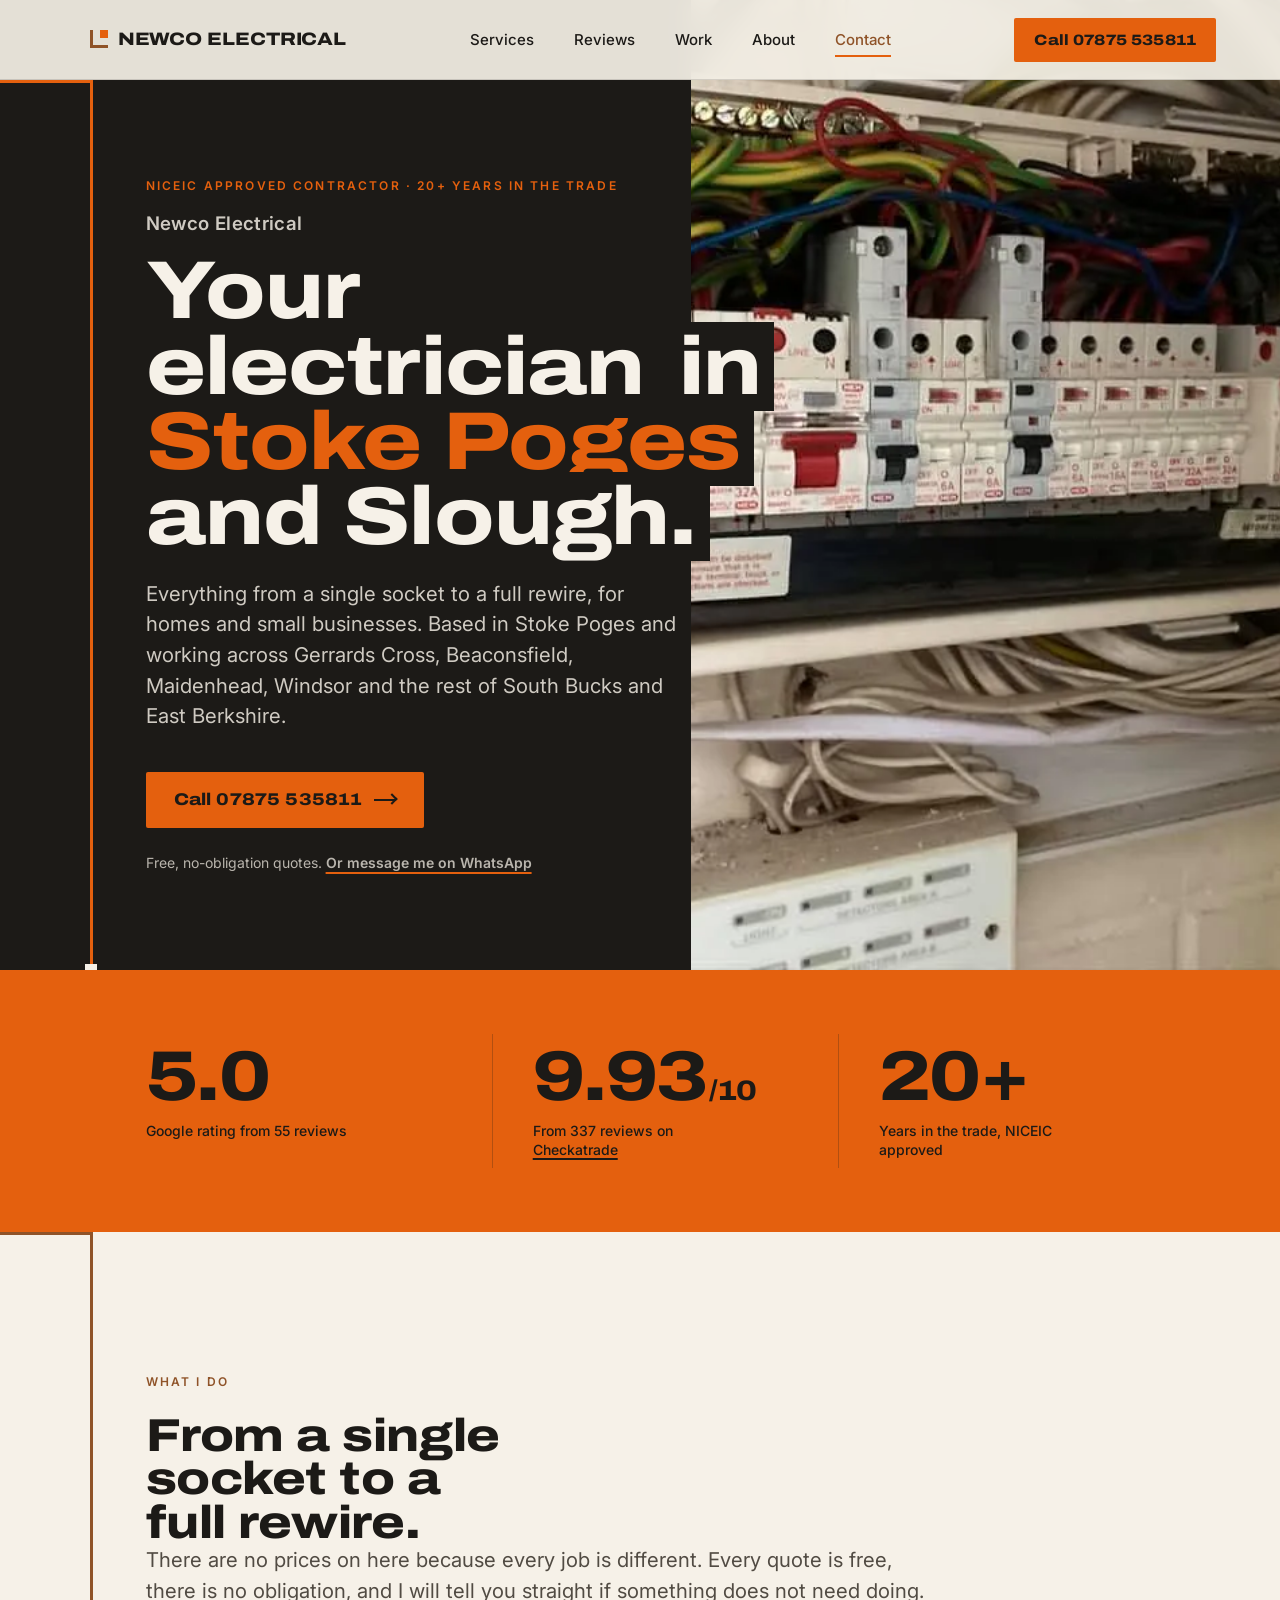
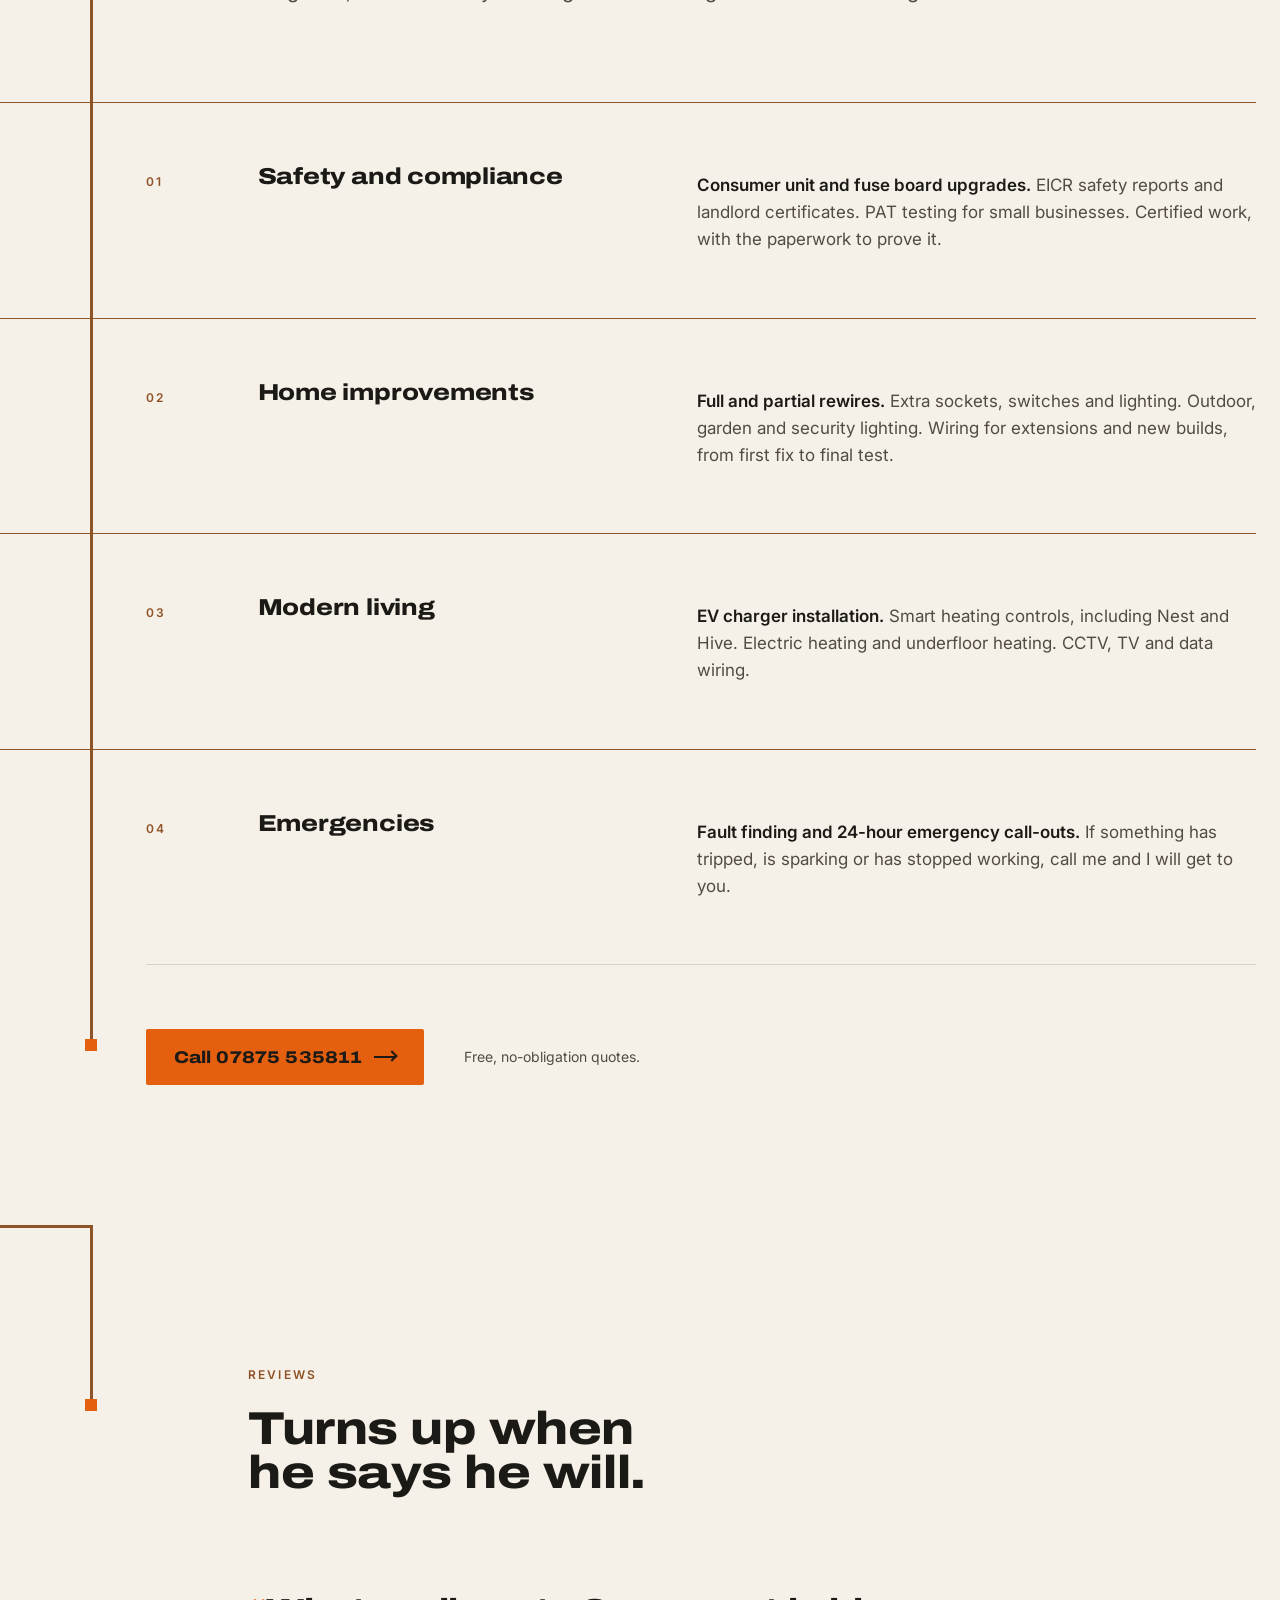
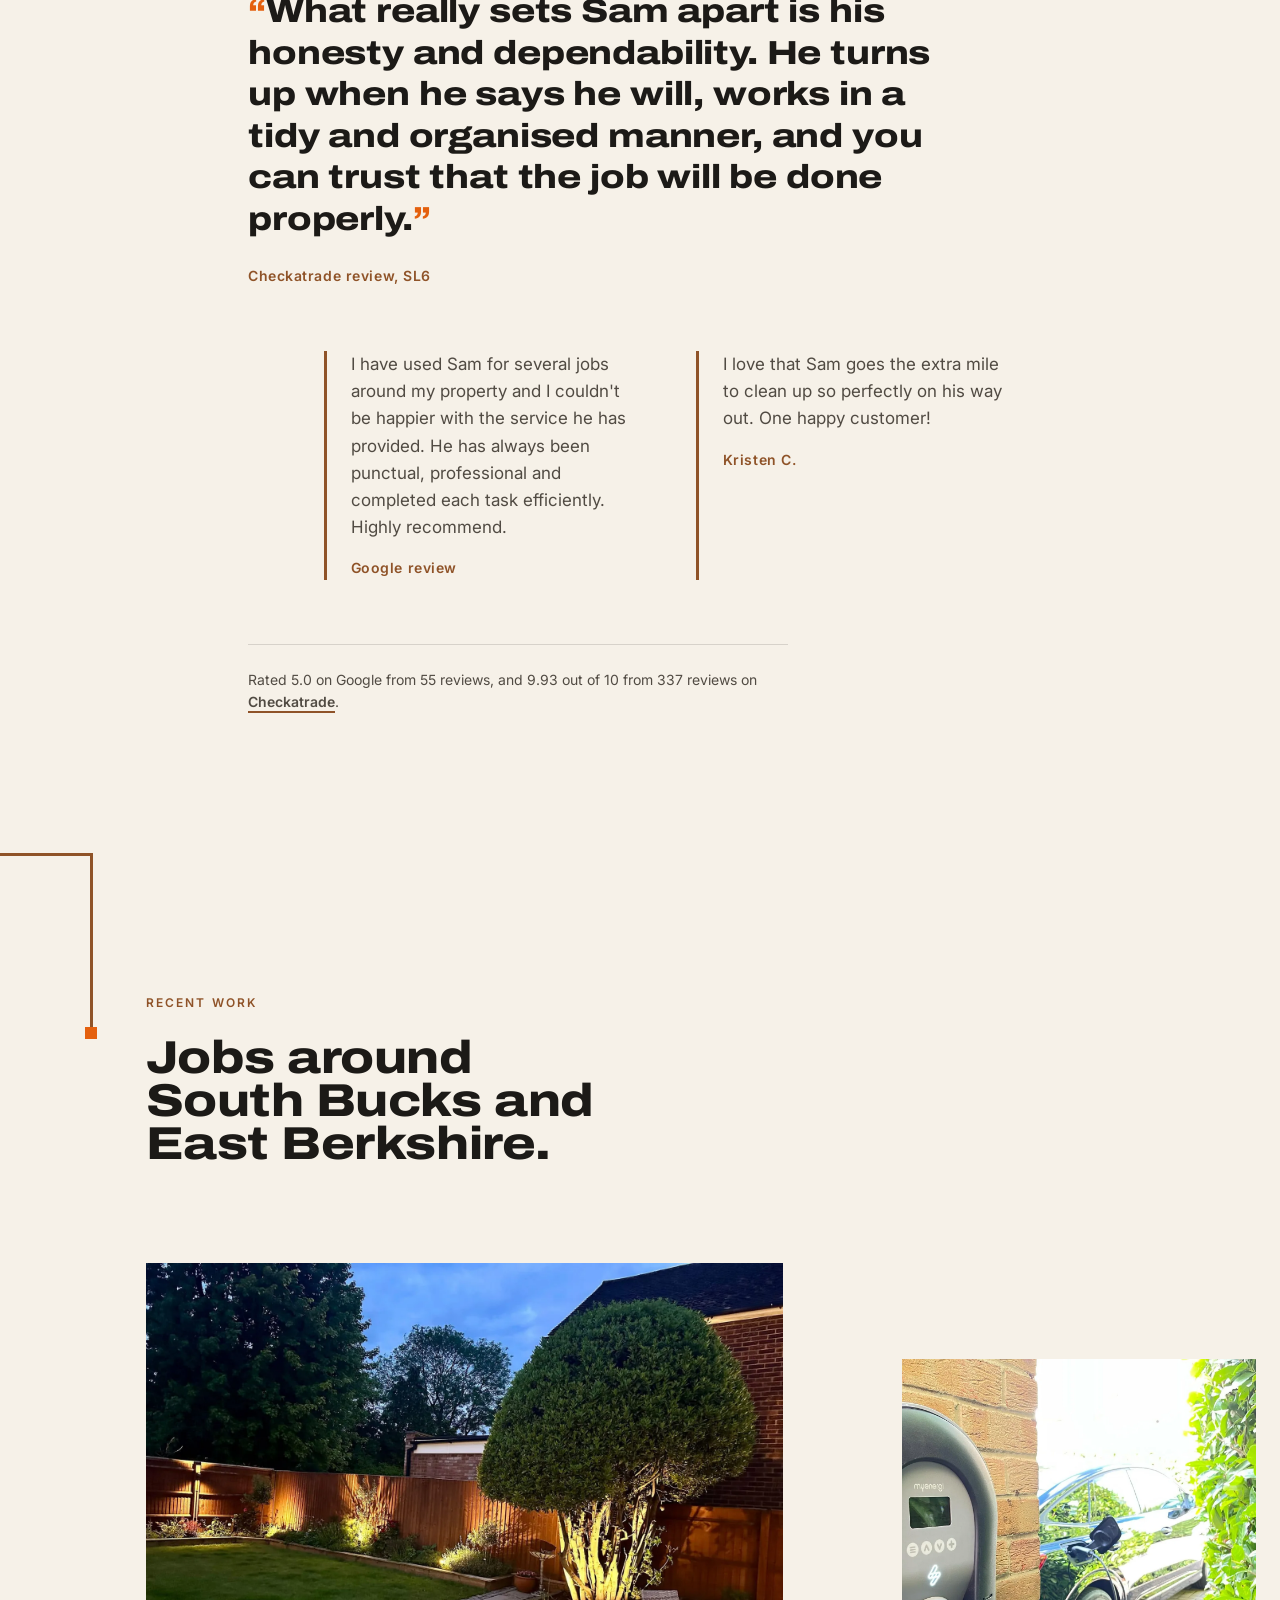
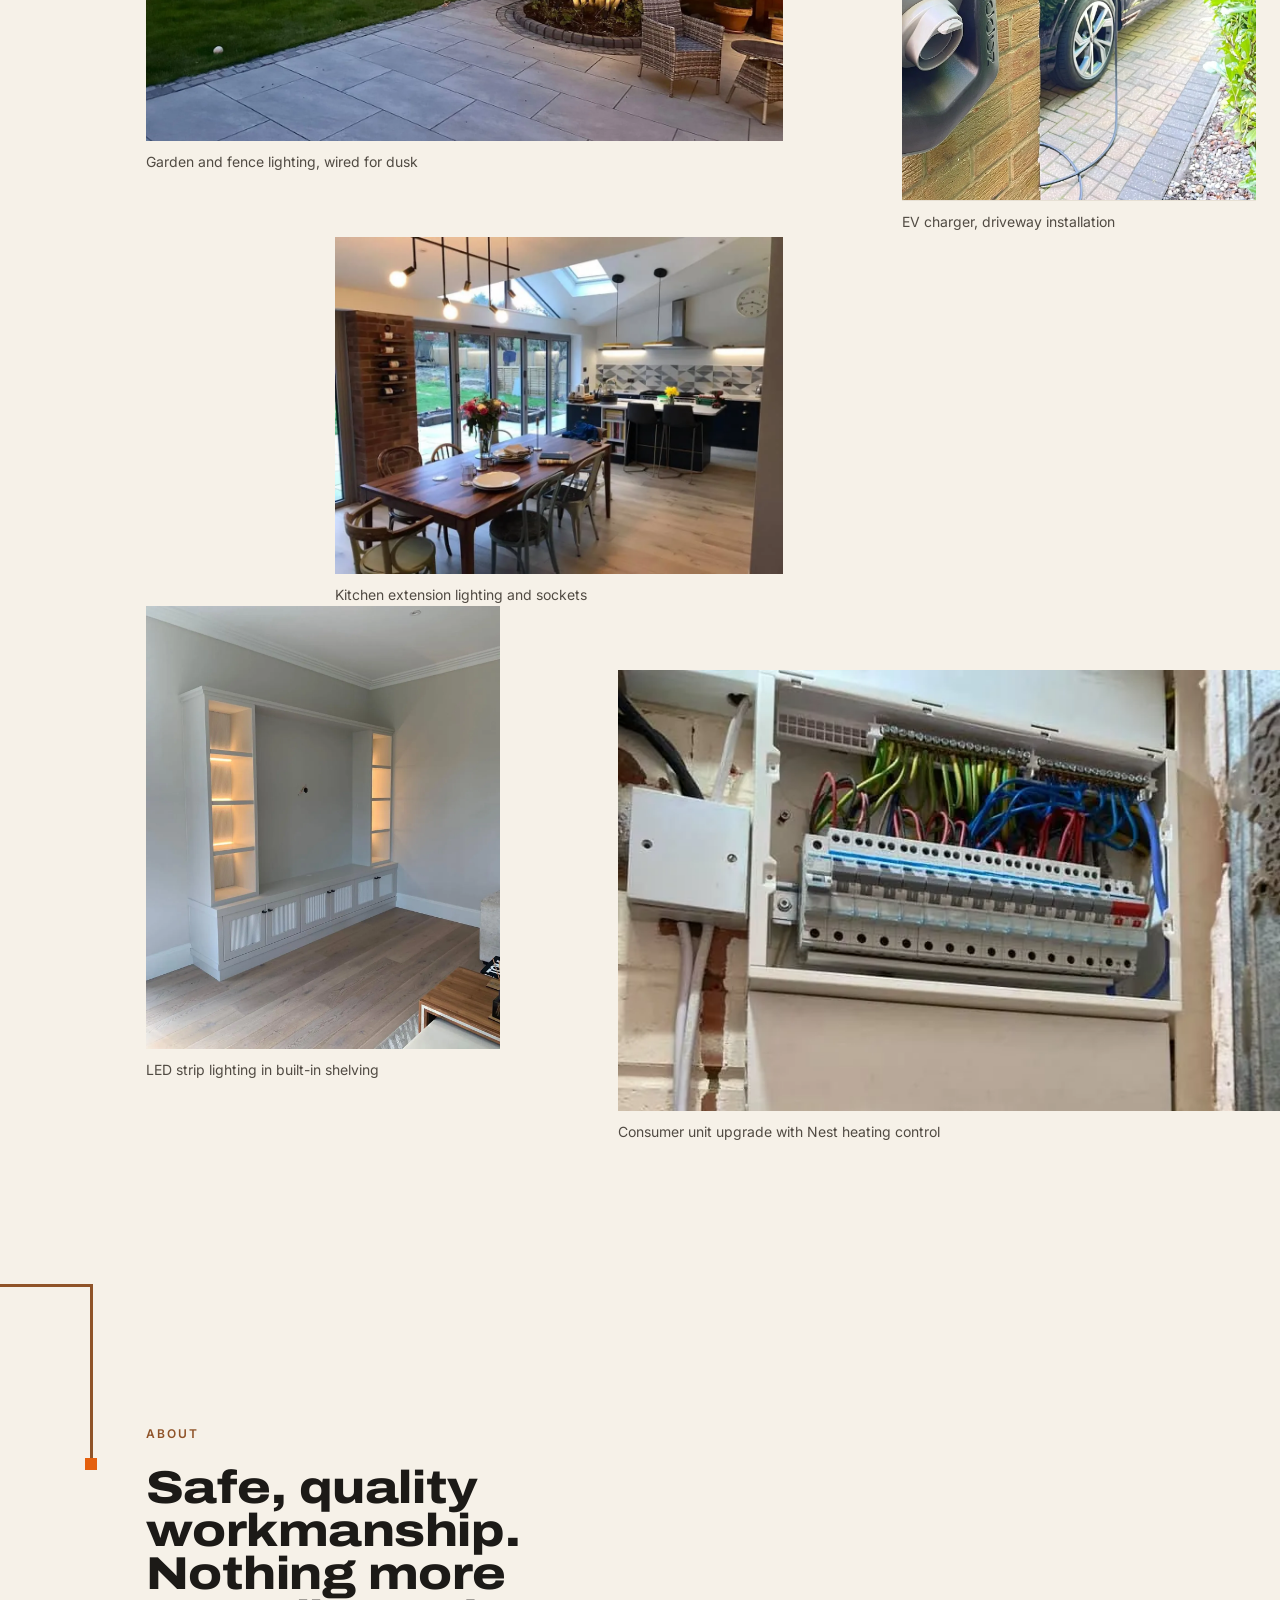
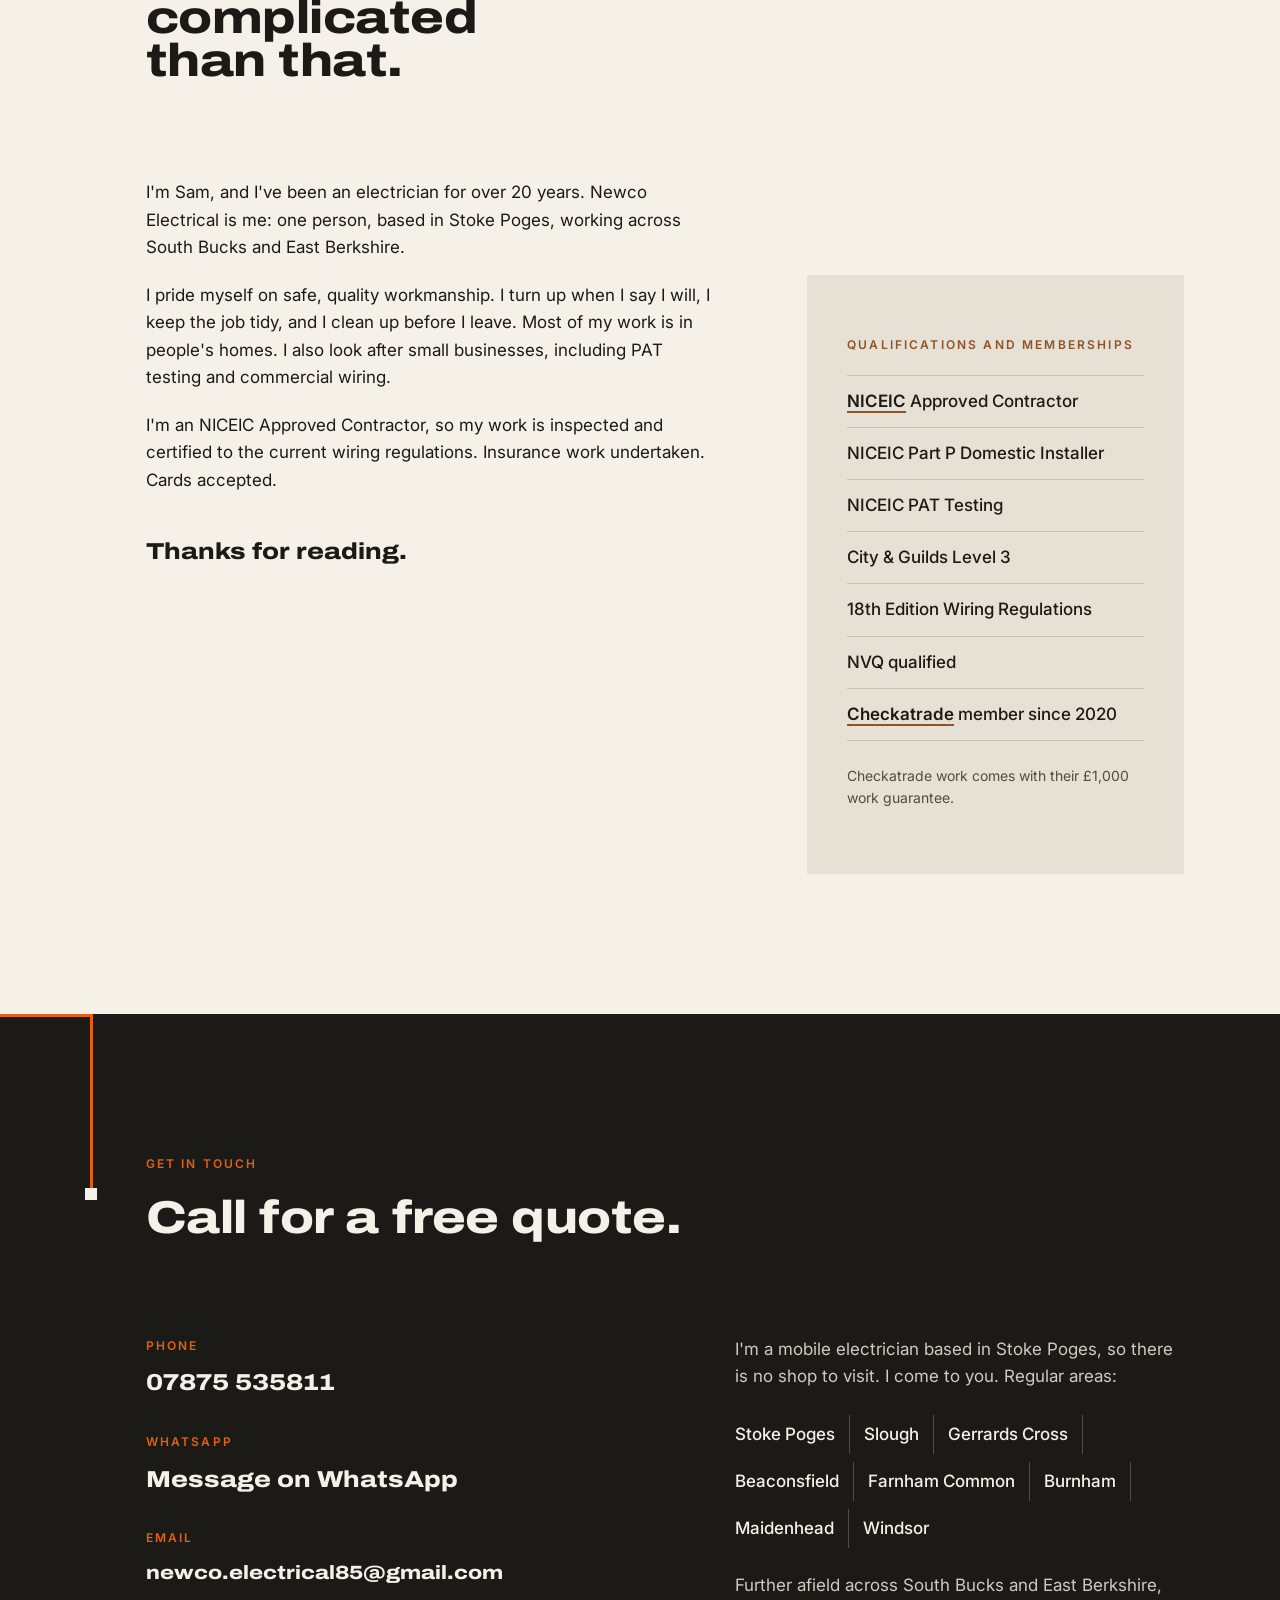
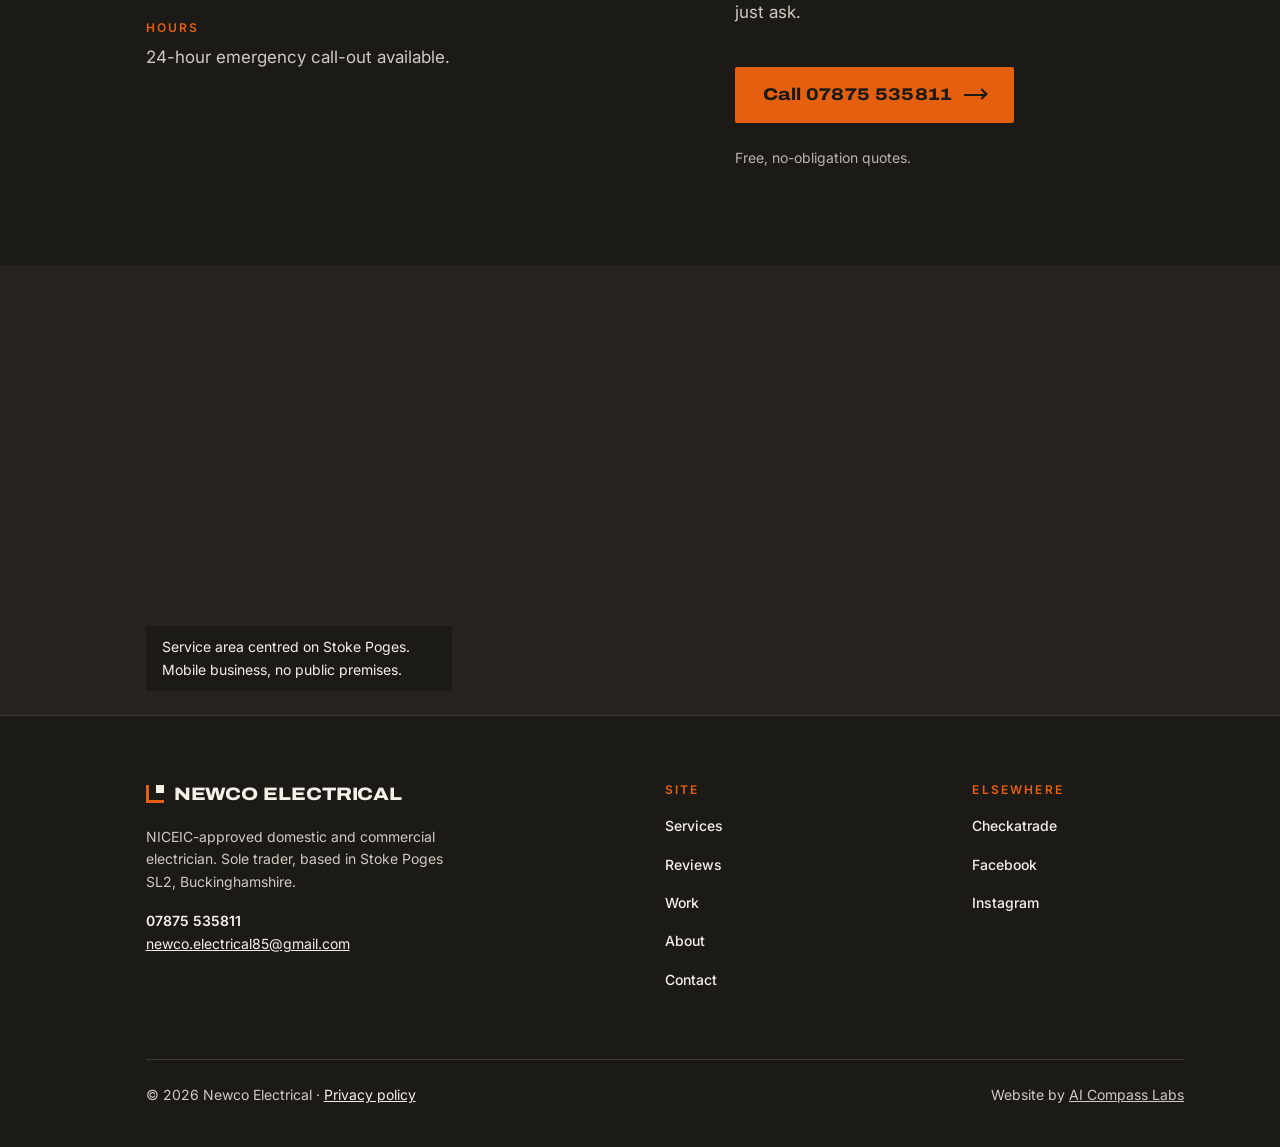
==== index.html @ 6b62523f "Build Newco Electrical mock site to the AICL brief Single-page brochure site for Newco Electrical, a" ====
<!DOCTYPE html>
<html lang="en-GB">
<head>
  <meta charset="utf-8">
  <meta name="viewport" content="width=device-width, initial-scale=1.0">
  <title>Electrician in Stoke Poges &amp; Slough | Newco Electrical</title>
  <meta name="description" content="NICEIC-approved electrician, 20+ years' experience. Consumer units, rewires, EV chargers, EICRs and 24-hour call-outs across South Bucks. Free quotes.">
  <link rel="canonical" href="https://newco-electrical-website-preview-aicl.netlify.app/">

  <!-- Open Graph -->
  <meta property="og:type" content="website">
  <meta property="og:locale" content="en_GB">
  <meta property="og:site_name" content="Newco Electrical">
  <meta property="og:title" content="Electrician in Stoke Poges &amp; Slough | Newco Electrical">
  <meta property="og:description" content="NICEIC-approved electrician with 20+ years' experience. From a single socket to a full rewire, across South Bucks and East Berkshire. Free quotes.">
  <meta property="og:url" content="https://newco-electrical-website-preview-aicl.netlify.app/">
  <meta property="og:image" content="https://newco-electrical-website-preview-aicl.netlify.app/images/social-share.jpg">
  <meta property="og:image:width" content="1200">
  <meta property="og:image:height" content="630">
  <meta property="og:image:alt" content="Newco Electrical, NICEIC-approved electrician in Stoke Poges, with a consumer unit installation photograph">

  <!-- Twitter Card -->
  <meta name="twitter:card" content="summary_large_image">
  <meta name="twitter:title" content="Electrician in Stoke Poges &amp; Slough | Newco Electrical">
  <meta name="twitter:description" content="NICEIC-approved electrician with 20+ years' experience. From a single socket to a full rewire, across South Bucks and East Berkshire. Free quotes.">
  <meta name="twitter:image" content="https://newco-electrical-website-preview-aicl.netlify.app/images/social-share.jpg">

  <!-- Icons -->
  <link rel="icon" href="favicon.svg" type="image/svg+xml">
  <link rel="icon" href="favicon.ico" sizes="32x32">
  <link rel="apple-touch-icon" href="apple-touch-icon.png">
  <meta name="theme-color" content="#1C1A17">

  <!-- Fonts: Archivo (display, wide) and Inter (body) -->
  <link rel="preconnect" href="https://fonts.googleapis.com">
  <link rel="preconnect" href="https://fonts.gstatic.com" crossorigin>
  <link rel="preload" as="style" href="https://fonts.googleapis.com/css2?family=Archivo:wdth,wght@118,800&family=Inter:wght@400;500;600&display=swap">
  <link rel="stylesheet" href="https://fonts.googleapis.com/css2?family=Archivo:wdth,wght@118,800&family=Inter:wght@400;500;600&display=swap">
  <link rel="stylesheet" href="css/style.css">

  <script type="application/ld+json">
  {
    "@context": "https://schema.org",
    "@type": "Electrician",
    "name": "Newco Electrical",
    "description": "NICEIC-approved electrician with over 20 years' experience, covering everything from a single socket to a full rewire, for homes and small businesses across South Bucks and East Berkshire.",
    "url": "https://newco-electrical-website-preview-aicl.netlify.app/",
    "image": "https://newco-electrical-website-preview-aicl.netlify.app/images/social-share.jpg",
    "telephone": "+447875535811",
    "email": "newco.electrical85@gmail.com",
    "address": {
      "@type": "PostalAddress",
      "addressLocality": "Stoke Poges",
      "addressRegion": "Buckinghamshire",
      "postalCode": "SL2",
      "addressCountry": "GB"
    },
    "geo": {
      "@type": "GeoCoordinates",
      "latitude": 51.5427,
      "longitude": -0.5898
    },
    "areaServed": [
      {"@type": "Place", "name": "Stoke Poges"},
      {"@type": "Place", "name": "Slough"},
      {"@type": "Place", "name": "Gerrards Cross"},
      {"@type": "Place", "name": "Beaconsfield"},
      {"@type": "Place", "name": "Farnham Common"},
      {"@type": "Place", "name": "Burnham"},
      {"@type": "Place", "name": "Maidenhead"},
      {"@type": "Place", "name": "Windsor"}
    ],
    "openingHoursSpecification": {
      "@type": "OpeningHoursSpecification",
      "dayOfWeek": ["Monday", "Tuesday", "Wednesday", "Thursday", "Friday", "Saturday", "Sunday"],
      "opens": "00:00",
      "closes": "23:59"
    },
    "aggregateRating": {
      "@type": "AggregateRating",
      "ratingValue": "5.0",
      "bestRating": "5",
      "reviewCount": "55"
    },
    "sameAs": [
      "https://www.facebook.com/p/NEWCO-Electrical-100054481809360/",
      "https://www.instagram.com/newco_electrical",
      "https://www.checkatrade.com/trades/newcoelectrical"
    ]
  }
  </script>
</head>
<body>
  <a class="skip-link" href="#main">Skip to content</a>

  <header class="site-nav" id="top">
    <a class="wordmark" href="#top" aria-label="Newco Electrical, back to top">
      <span class="mark" aria-hidden="true"><i></i></span>
      Newco Electrical
    </a>
    <nav aria-label="Main">
      <ul class="nav-links">
        <li><a href="#services">Services</a></li>
        <li><a href="#reviews">Reviews</a></li>
        <li><a href="#work">Work</a></li>
        <li><a href="#about">About</a></li>
        <li><a href="#contact">Contact</a></li>
      </ul>
    </nav>
    <a class="btn nav-cta" href="tel:07875535811">Call 07875 535811</a>
    <button class="nav-toggle" type="button" aria-expanded="false" aria-controls="mobile-menu">
      <span class="bars" aria-hidden="true"></span>
      <span>Menu</span>
    </button>
  </header>

  <div class="mobile-menu" id="mobile-menu" aria-label="Menu">
    <ul>
      <li><a href="#services">Services</a></li>
      <li><a href="#reviews">Reviews</a></li>
      <li><a href="#work">Work</a></li>
      <li><a href="#about">About</a></li>
      <li><a href="#contact">Contact</a></li>
    </ul>
    <p class="menu-foot">Based in Stoke Poges. Free, no-obligation quotes.<br><a href="tel:07875535811">07875 535811</a></p>
  </div>

  <main id="main">

    <!-- HERO: full-bleed photo right, graphite panel left, headline overlapping -->
    <section class="hero on-dark" aria-labelledby="hero-heading">
      <div class="hero-panel" aria-hidden="true"></div>
      <div class="hero-grid">
        <div class="hero-copy">
          <p class="eyebrow hero-eyebrow rise" style="--i:0">NICEIC Approved Contractor &middot; 20+ years in the trade</p>
          <h1 id="hero-heading" class="rise" style="--i:1">
            <span class="h1-name">Newco Electrical</span>
            <span class="h1-main"><span>Your electrician</span> <span>in <em class="accent">Stoke Poges</em></span> <span>and Slough.</span></span>
          </h1>
          <p class="lede rise" style="--i:2">Everything from a single socket to a full rewire, for homes and small businesses. Based in Stoke Poges and working across Gerrards Cross, Beaconsfield, Maidenhead, Windsor and the rest of South Bucks and East Berkshire.</p>
          <div class="cta-row rise" style="--i:3">
            <a class="btn" href="tel:07875535811">Call 07875 535811 <span class="arrow" aria-hidden="true"></span></a>
            <p class="cta-note">Free, no-obligation quotes. <a class="text-link" href="https://wa.me/447875535811" rel="noopener">Or message me on WhatsApp</a></p>
          </div>
        </div>
        <div class="hero-photo">
          <picture>
            <source srcset="images/hero-consumer-unit.webp" type="image/webp">
            <img src="images/hero-consumer-unit.jpg" width="960" height="720" alt="Consumer unit with the cover off during an electrical installation in Stoke Poges, showing circuit breakers and neatly routed wiring" fetchpriority="high">
          </picture>
        </div>
      </div>
      <div class="conductor" aria-hidden="true"><span class="c-arm"></span><span class="c-drop"></span><span class="c-term"></span></div>
    </section>

    <!-- TRUST STRIP: edge-to-edge orange band -->
    <section class="trust" aria-label="Ratings and experience" data-reveal>
      <ul>
        <li class="reveal" style="--i:0">
          <span class="stat"><span class="count" data-count="5" data-decimals="1">5.0</span></span>
          <span class="label">Google rating from 55 reviews</span>
        </li>
        <li class="reveal" style="--i:1">
          <span class="stat"><span class="count" data-count="9.93" data-decimals="2">9.93</span><small>/10</small></span>
          <span class="label">From 337 reviews on <a href="https://www.checkatrade.com/trades/newcoelectrical" rel="noopener">Checkatrade</a></span>
        </li>
        <li class="reveal" style="--i:2">
          <span class="stat"><span class="count" data-count="20" data-decimals="0">20</span>+</span>
          <span class="label">Years in the trade, NICEIC approved</span>
        </li>
      </ul>
    </section>

    <!-- SERVICES: numbered ruled list -->
    <section class="section services" id="services" aria-labelledby="services-heading" data-reveal>
      <div class="conductor" aria-hidden="true"><span class="c-arm"></span><span class="c-drop"></span><span class="c-term"></span></div>
      <div class="section-inner">
        <div class="section-head">
          <p class="eyebrow reveal" style="--i:0">What I do</p>
          <h2 id="services-heading" class="reveal" style="--i:1">From a single socket to a full rewire.</h2>
          <p class="lede reveal" style="--i:2">There are no prices on here because every job is different. Every quote is free, there is no obligation, and I will tell you straight if something does not need doing.</p>
        </div>
        <ol class="service-list">
          <li class="service-row reveal" style="--i:3">
            <span class="num" aria-hidden="true">01</span>
            <h3>Safety and compliance</h3>
            <p class="what"><strong>Consumer unit and fuse board upgrades.</strong> EICR safety reports and landlord certificates. PAT testing for small businesses. Certified work, with the paperwork to prove it.</p>
          </li>
          <li class="service-row reveal" style="--i:4">
            <span class="num" aria-hidden="true">02</span>
            <h3>Home improvements</h3>
            <p class="what"><strong>Full and partial rewires.</strong> Extra sockets, switches and lighting. Outdoor, garden and security lighting. Wiring for extensions and new builds, from first fix to final test.</p>
          </li>
          <li class="service-row reveal" style="--i:5">
            <span class="num" aria-hidden="true">03</span>
            <h3>Modern living</h3>
            <p class="what"><strong>EV charger installation.</strong> Smart heating controls, including Nest and Hive. Electric heating and underfloor heating. CCTV, TV and data wiring.</p>
          </li>
          <li class="service-row reveal" style="--i:6">
            <span class="num" aria-hidden="true">04</span>
            <h3>Emergencies</h3>
            <p class="what"><strong>Fault finding and 24-hour emergency call-outs.</strong> If something has tripped, is sparking or has stopped working, call me and I will get to you.</p>
          </li>
        </ol>
        <div class="cta-row reveal" style="--i:7">
          <a class="btn" href="tel:07875535811">Call 07875 535811 <span class="arrow" aria-hidden="true"></span></a>
          <p class="cta-note">Free, no-obligation quotes.</p>
        </div>
      </div>
    </section>

    <!-- REVIEWS: stacked editorial blocks, wide left margin -->
    <section class="section reviews" id="reviews" aria-labelledby="reviews-heading" data-reveal>
      <div class="conductor" aria-hidden="true"><span class="c-arm"></span><span class="c-drop"></span><span class="c-term"></span></div>
      <div class="section-inner">
        <div class="section-head">
          <p class="eyebrow reveal" style="--i:0">Reviews</p>
          <h2 id="reviews-heading" class="reveal" style="--i:1">Turns up when he says he will.</h2>
        </div>
        <blockquote class="review-lead reveal" style="--i:2">
          <p>What really sets Sam apart is his honesty and dependability. He turns up when he says he will, works in a tidy and organised manner, and you can trust that the job will be done properly.</p>
          <footer>Checkatrade review, SL6</footer>
        </blockquote>
        <div class="review-supporting">
          <blockquote class="reveal" style="--i:3">
            <p>I have used Sam for several jobs around my property and I couldn't be happier with the service he has provided. He has always been punctual, professional and completed each task efficiently. Highly recommend.</p>
            <footer>Google review</footer>
          </blockquote>
          <blockquote class="reveal" style="--i:4">
            <p>I love that Sam goes the extra mile to clean up so perfectly on his way out. One happy customer!</p>
            <footer>Kristen C.</footer>
          </blockquote>
        </div>
        <p class="review-scores reveal" style="--i:5">Rated 5.0 on Google from 55 reviews, and 9.93 out of 10 from 337 reviews on <a class="text-link" href="https://www.checkatrade.com/trades/newcoelectrical" rel="noopener">Checkatrade</a>.</p>
      </div>
    </section>

    <!-- WORK: broken grid -->
    <section class="section work" id="work" aria-labelledby="work-heading" data-reveal>
      <div class="conductor" aria-hidden="true"><span class="c-arm"></span><span class="c-drop"></span><span class="c-term"></span></div>
      <div class="section-inner">
        <div class="section-head">
          <p class="eyebrow reveal" style="--i:0">Recent work</p>
          <h2 id="work-heading" class="reveal" style="--i:1">Jobs around South Bucks and East Berkshire.</h2>
        </div>
        <ul class="work-grid">
          <li class="work-item" style="--i:0">
            <figure>
              <div class="frame">
                <picture>
                  <source srcset="images/garden-lighting.webp" type="image/webp">
                  <img src="images/garden-lighting.jpg" width="1600" height="1200" loading="lazy" alt="Garden lighting at dusk with an uplit tree and fence lights, an outdoor lighting installation near Gerrards Cross">
                </picture>
              </div>
              <figcaption>Garden and fence lighting, wired for dusk</figcaption>
            </figure>
          </li>
          <li class="work-item" style="--i:1">
            <figure>
              <div class="frame">
                <picture>
                  <source srcset="images/ev-charger-install.webp" type="image/webp">
                  <img src="images/ev-charger-install.jpg" width="1284" height="1600" loading="lazy" alt="Wall-mounted EV charger on a brick house charging a car on the driveway, EV charger installation in South Bucks">
                </picture>
              </div>
              <figcaption>EV charger, driveway installation</figcaption>
            </figure>
          </li>
          <li class="work-item" style="--i:2">
            <figure>
              <div class="frame">
                <picture>
                  <source srcset="images/kitchen-lighting.webp" type="image/webp">
                  <img src="images/kitchen-lighting.jpg" width="960" height="720" loading="lazy" alt="Kitchen extension with track-mounted pendant lights and under-cabinet lighting, kitchen electrics near Slough">
                </picture>
              </div>
              <figcaption>Kitchen extension lighting and sockets</figcaption>
            </figure>
          </li>
          <li class="work-item" style="--i:3">
            <figure>
              <div class="frame">
                <picture>
                  <source srcset="images/bedroom-lighting.webp" type="image/webp">
                  <img src="images/bedroom-lighting.jpg" width="1280" height="1600" loading="lazy" alt="Built-in shelving with warm LED strip lighting on each shelf, feature lighting installation in Beaconsfield area">
                </picture>
              </div>
              <figcaption>LED strip lighting in built-in shelving</figcaption>
            </figure>
          </li>
          <li class="work-item" style="--i:4">
            <figure>
              <div class="frame">
                <picture>
                  <source srcset="images/consumer-unit-upgrade.webp" type="image/webp">
                  <img src="images/consumer-unit-upgrade.jpg" width="720" height="960" loading="lazy" alt="Upgraded consumer unit with new circuit breakers and a Nest smart heating control fitted below, consumer unit upgrade in Stoke Poges">
                </picture>
              </div>
              <figcaption>Consumer unit upgrade with Nest heating control</figcaption>
            </figure>
          </li>
        </ul>
      </div>
    </section>

    <!-- ABOUT: asymmetric split -->
    <section class="section about" id="about" aria-labelledby="about-heading" data-reveal>
      <div class="conductor" aria-hidden="true"><span class="c-arm"></span><span class="c-drop"></span><span class="c-term"></span></div>
      <div class="section-inner">
        <div class="section-head">
          <p class="eyebrow reveal" style="--i:0">About</p>
          <h2 id="about-heading" class="reveal" style="--i:1">Safe, quality workmanship. Nothing more complicated than that.</h2>
        </div>
        <div class="about-grid">
          <div class="about-copy">
            <p class="reveal" style="--i:2">I'm Sam, and I've been an electrician for over 20 years. Newco Electrical is me: one person, based in Stoke Poges, working across South Bucks and East Berkshire.</p>
            <p class="reveal" style="--i:3">I pride myself on safe, quality workmanship. I turn up when I say I will, I keep the job tidy, and I clean up before I leave. Most of my work is in people's homes. I also look after small businesses, including PAT testing and commercial wiring.</p>
            <p class="reveal" style="--i:4">I'm an NICEIC Approved Contractor, so my work is inspected and certified to the current wiring regulations. Insurance work undertaken. Cards accepted.</p>
            <p class="signoff reveal" style="--i:5">Thanks for reading.</p>
          </div>
          <aside class="about-panel reveal" style="--i:3" aria-labelledby="accred-heading">
            <h3 id="accred-heading">Qualifications and memberships</h3>
            <ul>
              <li><a class="text-link" href="https://www.niceic.com" rel="noopener">NICEIC</a> Approved Contractor</li>
              <li>NICEIC Part P Domestic Installer</li>
              <li>NICEIC PAT Testing</li>
              <li>City &amp; Guilds Level 3</li>
              <li>18th Edition Wiring Regulations</li>
              <li>NVQ qualified</li>
              <li><a class="text-link" href="https://www.checkatrade.com/trades/newcoelectrical" rel="noopener">Checkatrade</a> member since 2020</li>
            </ul>
            <p class="panel-note">Checkatrade work comes with their £1,000 work guarantee.</p>
          </aside>
        </div>
      </div>
    </section>

    <!-- CONTACT: full-bleed graphite with edge-to-edge map -->
    <section class="section contact on-dark" id="contact" aria-labelledby="contact-heading" data-reveal>
      <div class="conductor" aria-hidden="true"><span class="c-arm"></span><span class="c-drop"></span><span class="c-term"></span></div>
      <div class="section-inner">
        <div class="section-head">
          <p class="eyebrow reveal" style="--i:0">Get in touch</p>
          <h2 id="contact-heading" class="reveal" style="--i:1">Call for a free quote.</h2>
        </div>
        <div class="contact-grid">
          <div class="contact-details">
            <dl>
              <div class="reveal" style="--i:2">
                <dt>Phone</dt>
                <dd><a href="tel:07875535811">07875 535811</a></dd>
              </div>
              <div class="reveal" style="--i:3">
                <dt>WhatsApp</dt>
                <dd><a href="https://wa.me/447875535811" rel="noopener">Message on WhatsApp</a></dd>
              </div>
              <div class="reveal" style="--i:4">
                <dt>Email</dt>
                <dd><a class="email" href="mailto:newco.electrical85@gmail.com">newco.electrical85@gmail.com</a></dd>
              </div>
              <div class="reveal" style="--i:5">
                <dt>Hours</dt>
                <dd class="plain">24-hour emergency call-out available.</dd>
              </div>
            </dl>
          </div>
          <div class="contact-areas reveal" style="--i:4">
            <p>I'm a mobile electrician based in Stoke Poges, so there is no shop to visit. I come to you. Regular areas:</p>
            <ul class="area-list">
              <li>Stoke Poges</li>
              <li>Slough</li>
              <li>Gerrards Cross</li>
              <li>Beaconsfield</li>
              <li>Farnham Common</li>
              <li>Burnham</li>
              <li>Maidenhead</li>
              <li>Windsor</li>
            </ul>
            <p style="margin-top: var(--s-3)">Further afield across South Bucks and East Berkshire, just ask.</p>
            <div class="cta-row">
              <a class="btn" href="tel:07875535811">Call 07875 535811 <span class="arrow" aria-hidden="true"></span></a>
              <p class="cta-note">Free, no-obligation quotes.</p>
            </div>
          </div>
        </div>
      </div>
      <div class="map-wrap">
        <iframe
          title="Map of the area around Stoke Poges covered by Newco Electrical"
          src="https://www.google.com/maps?q=Stoke+Poges,+Buckinghamshire&z=11&output=embed"
          loading="lazy"
          referrerpolicy="no-referrer-when-downgrade"
          allowfullscreen></iframe>
        <p class="map-note">Service area centred on Stoke Poges. Mobile business, no public premises.</p>
      </div>
    </section>

  </main>

  <footer class="site-footer">
    <div class="section-inner">
      <div class="footer-grid">
        <div>
          <a class="wordmark" href="#top">
            <span class="mark" aria-hidden="true"><i></i></span>
            Newco Electrical
          </a>
          <p style="margin-top: 1rem; max-width: 36ch">NICEIC-approved domestic and commercial electrician. Sole trader, based in Stoke Poges SL2, Buckinghamshire.</p>
          <p><a href="tel:07875535811" style="color: var(--c-enamel); text-decoration: none; font-weight: 600">07875 535811</a><br><a href="mailto:newco.electrical85@gmail.com" style="color: var(--c-enamel)">newco.electrical85@gmail.com</a></p>
        </div>
        <nav class="footer-nav" aria-label="Footer">
          <p class="footer-heading">Site</p>
          <ul>
            <li><a href="#services">Services</a></li>
            <li><a href="#reviews">Reviews</a></li>
            <li><a href="#work">Work</a></li>
            <li><a href="#about">About</a></li>
            <li><a href="#contact">Contact</a></li>
          </ul>
        </nav>
        <div class="footer-social">
          <p class="footer-heading">Elsewhere</p>
          <ul>
            <li><a href="https://www.checkatrade.com/trades/newcoelectrical" rel="noopener">Checkatrade</a></li>
            <li><a href="https://www.facebook.com/p/NEWCO-Electrical-100054481809360/" rel="noopener">Facebook</a></li>
            <li><a href="https://www.instagram.com/newco_electrical" rel="noopener">Instagram</a></li>
          </ul>
        </div>
      </div>
      <div class="footer-legal">
        <p>&copy; <span id="year">2026</span> Newco Electrical &middot; <a href="privacy.html">Privacy policy</a></p>
        <p class="credit">Website by <a href="https://aicompasslabs.com" rel="noopener">AI Compass Labs</a></p>
      </div>
    </div>
  </footer>

  <a class="call-bar" href="tel:07875535811" aria-label="Call Newco Electrical on 07875 535811">
    <svg viewBox="0 0 24 24" fill="none" stroke="currentColor" stroke-width="2" stroke-linecap="round" stroke-linejoin="round" aria-hidden="true"><path d="M22 16.9v3a2 2 0 0 1-2.2 2 19.8 19.8 0 0 1-8.6-3.1 19.5 19.5 0 0 1-6-6A19.8 19.8 0 0 1 2.1 4.2 2 2 0 0 1 4.1 2h3a2 2 0 0 1 2 1.7c.1.9.4 1.8.7 2.6a2 2 0 0 1-.5 2.1L8 9.7a16 16 0 0 0 6 6l1.3-1.3a2 2 0 0 1 2.1-.4c.8.3 1.7.6 2.6.7a2 2 0 0 1 1.7 2z"/></svg>
    Call 07875 535811
  </a>

  <script src="js/main.js"></script>
</body>
</html>
---- css/style.css ----
/* ==========================================================================
   Newco Electrical — style.css
   Design tokens, motion tokens, layout, motion system.
   Palette: Enamel / Trunking / Graphite / Ink / Live Orange / Copper
   Type: Archivo (display, wide) / Inter (body)
   Signature element: the Conductor — arm, drop, terminal
   ========================================================================== */

:root {
  /* Colour */
  --c-enamel: #F6F1E8;
  --c-trunking: #E7E0D4;
  --c-graphite: #1C1A17;
  --c-graphite-2: #26231F;
  --c-ink: #514B43;
  --c-orange: #E4600E;
  --c-copper: #8F5328;
  --c-line: rgba(28, 26, 23, 0.14);

  /* Type */
  --f-display: 'Archivo', 'Arial Narrow', Arial, sans-serif;
  --f-body: 'Inter', 'Helvetica Neue', Arial, sans-serif;
  --fs-body: 1rem;                 /* 16px mobile, 17px desktop */
  --fs-small: 0.875rem;            /* 14px */
  --fs-eyebrow: 0.75rem;           /* 12–13px: 0.75x body */
  --fs-h1: clamp(2.625rem, 6.4vw, 5.75rem);   /* 42px → 92px */
  --fs-h2: clamp(2.25rem, 3.6vw, 3.25rem);    /* 36px → 52px */
  --fs-h3: clamp(1.375rem, 1.8vw, 1.75rem);   /* 22px → 28px */
  --fs-stat: clamp(3.25rem, 5.5vw, 4.5rem);   /* 52px → 72px */
  --lh-tight: 0.94;
  --lh-body: 1.6;
  --track-eyebrow: 0.18em;

  /* Space */
  --s-1: 0.5rem;
  --s-2: 1rem;
  --s-3: 1.5rem;
  --s-4: 2.5rem;
  --s-5: 4rem;
  --s-6: 6rem;
  --s-section: 5.5rem;              /* mobile; desktop set below */
  --nav-h: 64px;
  --callbar-h: 72px;

  /* Conductor geometry */
  --spine-x: 20px;                  /* where the vertical spine sits */
  --spine-gap: 24px;                /* gap between spine and content */
  --line-w: 3px;
  --term: 12px;                     /* terminal square */
  --drop-h: 120px;                  /* default drop length */

  /* Radii */
  --r-1: 2px;

  /* Motion tokens */
  --d-fast: 200ms;
  --d-base: 600ms;
  --d-slow: 1200ms;
  --ease: cubic-bezier(0.22, 1, 0.36, 1);
  --stagger: 100ms;
  --rise: 20px;
}

@media (min-width: 960px) {
  :root {
    --fs-body: 1.0625rem;           /* 17px */
    --s-section: 8.75rem;           /* 140px */
    --nav-h: 80px;
    --spine-x: clamp(48px, 7vw, 112px);
    --spine-gap: 56px;
    --drop-h: 180px;
  }
}

/* --------------------------------------------------------------------------
   Base
   -------------------------------------------------------------------------- */
*, *::before, *::after { box-sizing: border-box; }

html {
  scroll-behavior: smooth;
  -webkit-text-size-adjust: 100%;
  overflow-x: clip;
}

body {
  margin: 0;
  background: var(--c-enamel);
  color: var(--c-graphite);
  font-family: var(--f-body);
  font-size: var(--fs-body);
  line-height: var(--lh-body);
  -webkit-font-smoothing: antialiased;
  overflow-x: hidden;
  padding-bottom: var(--callbar-h);  /* room for the fixed mobile call bar */
}
@media (min-width: 960px) {
  body { padding-bottom: 0; }
}

img, picture { display: block; max-width: 100%; height: auto; }
a { color: inherit; }
a:focus-visible, button:focus-visible {
  outline: 3px solid var(--c-orange);
  outline-offset: 3px;
}

h1, h2, h3 {
  font-family: var(--f-display);
  font-weight: 800;
  font-stretch: 118%;
  line-height: var(--lh-tight);
  letter-spacing: -0.01em;
  margin: 0;
  text-wrap: balance;
}
h2 { font-size: var(--fs-h2); }
h3 { font-size: var(--fs-h3); }
p { margin: 0 0 1.25em; max-width: 60ch; }
p:last-child { margin-bottom: 0; }
ul, ol { margin: 0; padding: 0; list-style: none; }

.visually-hidden {
  position: absolute !important;
  width: 1px; height: 1px;
  padding: 0; margin: -1px;
  overflow: hidden; clip: rect(0 0 0 0);
  white-space: nowrap; border: 0;
}

.skip-link {
  position: absolute;
  top: -100px; left: var(--s-2);
  z-index: 1000;
  background: var(--c-graphite);
  color: var(--c-enamel);
  padding: 12px 20px;
  font-weight: 600;
  text-decoration: none;
}
.skip-link:focus { top: var(--s-2); }

.eyebrow {
  font-family: var(--f-body);
  font-size: var(--fs-eyebrow);
  font-weight: 600;
  letter-spacing: var(--track-eyebrow);
  text-transform: uppercase;
  color: var(--c-copper);
  margin: 0 0 var(--s-3);
}
.on-dark .eyebrow { color: var(--c-orange); }

.lede {
  font-size: calc(var(--fs-body) * 1.2);
  line-height: 1.5;
  color: var(--c-ink);
}
.on-dark .lede { color: rgba(246, 241, 232, 0.82); }

/* --------------------------------------------------------------------------
   Buttons and links
   -------------------------------------------------------------------------- */
.btn {
  display: inline-flex;
  align-items: center;
  gap: 12px;
  min-height: 56px;
  padding: 0 28px;
  background: var(--c-orange);
  color: var(--c-graphite);
  font-family: var(--f-display);
  font-weight: 800;
  font-stretch: 118%;
  font-size: 1.0625rem;
  letter-spacing: 0.01em;
  text-decoration: none;
  border: 0;
  border-radius: var(--r-1);
  cursor: pointer;
  transition: transform var(--d-fast) var(--ease), background-color var(--d-fast) var(--ease);
}
.btn .arrow {
  display: inline-block;
  width: 22px; height: 2px;
  background: currentColor;
  position: relative;
  transition: transform var(--d-fast) var(--ease);
}
.btn .arrow::after {
  content: '';
  position: absolute; right: 0; top: -4px;
  width: 8px; height: 8px;
  border-top: 2px solid currentColor;
  border-right: 2px solid currentColor;
  transform: rotate(45deg);
}
.btn:hover { transform: translateY(-2px); }
.btn:hover .arrow { transform: translateX(4px); }

.text-link {
  font-weight: 600;
  text-decoration: underline;
  text-decoration-thickness: 2px;
  text-underline-offset: 4px;
  text-decoration-color: var(--c-copper);
  transition: color var(--d-fast) var(--ease), text-decoration-color var(--d-fast) var(--ease);
}
.text-link:hover { color: var(--c-copper); text-decoration-color: currentColor; }
.on-dark .text-link { text-decoration-color: var(--c-orange); }
.on-dark .text-link:hover { color: var(--c-orange); }

.cta-row {
  display: flex;
  flex-wrap: wrap;
  align-items: center;
  gap: var(--s-3) var(--s-4);
}
.cta-note {
  font-size: var(--fs-small);
  color: var(--c-ink);
  margin: 0;
}
.on-dark .cta-note { color: rgba(246, 241, 232, 0.72); }

/* --------------------------------------------------------------------------
   Sticky navigation — position: fixed, always on screen
   -------------------------------------------------------------------------- */
.site-nav {
  position: fixed;
  top: 0; left: 0; right: 0;
  z-index: 900;
  height: var(--nav-h);
  display: flex;
  align-items: center;
  justify-content: space-between;
  padding: 0 var(--s-3);
  background: rgba(246, 241, 232, 0.92);
  -webkit-backdrop-filter: blur(12px);
  backdrop-filter: blur(12px);
  border-bottom: 1px solid var(--c-line);
  transition: box-shadow var(--d-fast) var(--ease), height var(--d-fast) var(--ease);
}
.site-nav.is-scrolled {
  box-shadow: 0 8px 32px rgba(28, 26, 23, 0.12);
}
@media (min-width: 960px) {
  .site-nav { padding: 0 var(--s-5) 0 var(--spine-x); }
  .site-nav.is-scrolled { height: calc(var(--nav-h) - 12px); }
}

.wordmark {
  display: inline-flex;
  align-items: center;
  gap: 10px;
  font-family: var(--f-display);
  font-weight: 800;
  font-stretch: 118%;
  font-size: 1.125rem;
  letter-spacing: -0.005em;
  text-decoration: none;
  text-transform: uppercase;
  white-space: nowrap;
}
.wordmark .mark {
  width: 18px; height: 18px;
  flex: 0 0 18px;
  position: relative;
}
.wordmark .mark::before {
  content: '';
  position: absolute; left: 0; top: 0;
  width: 3px; height: 100%;
  background: var(--c-copper);
}
.wordmark .mark::after {
  content: '';
  position: absolute; left: 0; bottom: 0;
  width: 100%; height: 3px;
  background: var(--c-copper);
}
.wordmark .mark i {
  position: absolute; right: 0; top: 0;
  width: 8px; height: 8px;
  background: var(--c-orange);
}

.nav-links {
  display: none;
  gap: var(--s-4);
}
.nav-links a {
  font-weight: 500;
  font-size: 0.9375rem;
  text-decoration: none;
  padding: 8px 0;
  position: relative;
  transition: color var(--d-fast) var(--ease);
}
.nav-links a::after {
  content: '';
  position: absolute; left: 0; bottom: 0;
  width: 100%; height: 2px;
  background: var(--c-orange);
  transform: scaleX(0);
  transform-origin: left;
  transition: transform var(--d-fast) var(--ease);
}
.nav-links a:hover::after,
.nav-links a.is-current::after { transform: scaleX(1); }
.nav-links a.is-current { color: var(--c-copper); }

.nav-cta { display: none; }

.nav-toggle {
  display: inline-flex;
  align-items: center;
  justify-content: center;
  gap: 10px;
  min-width: 44px;
  min-height: 44px;
  padding: 0 4px;
  background: transparent;
  border: 0;
  cursor: pointer;
  font: 600 0.8125rem var(--f-body);
  letter-spacing: var(--track-eyebrow);
  text-transform: uppercase;
  color: var(--c-graphite);
}
.nav-toggle .bars {
  width: 24px; height: 14px;
  position: relative;
}
.nav-toggle .bars::before,
.nav-toggle .bars::after {
  content: '';
  position: absolute; left: 0;
  width: 100%; height: 2px;
  background: currentColor;
  transition: transform var(--d-fast) var(--ease);
}
.nav-toggle .bars::before { top: 0; }
.nav-toggle .bars::after { bottom: 0; }
.nav-toggle[aria-expanded="true"] .bars::before { transform: translateY(6px) rotate(45deg); }
.nav-toggle[aria-expanded="true"] .bars::after { transform: translateY(-6px) rotate(-45deg); }

@media (min-width: 960px) {
  .nav-links { display: flex; }
  .nav-cta {
    display: inline-flex;
    min-height: 44px;
    padding: 0 20px;
    font-size: 0.9375rem;
  }
  .nav-toggle { display: none; }
}

/* Mobile menu */
.mobile-menu {
  position: fixed;
  inset: 0;
  z-index: 850;
  background: var(--c-graphite);
  color: var(--c-enamel);
  padding: calc(var(--nav-h) + var(--s-4)) var(--s-3) var(--s-4);
  display: flex;
  flex-direction: column;
  justify-content: space-between;
  visibility: hidden;
  opacity: 0;
  transition: opacity var(--d-base) var(--ease), visibility 0s linear var(--d-base);
}
.mobile-menu.is-open {
  visibility: visible;
  opacity: 1;
  transition: opacity var(--d-base) var(--ease), visibility 0s;
}
.mobile-menu ul { display: grid; gap: var(--s-2); }
.mobile-menu li {
  opacity: 0;
  transform: translateY(var(--rise));
  transition: opacity var(--d-base) var(--ease), transform var(--d-base) var(--ease);
}
.mobile-menu.is-open li { opacity: 1; transform: none; }
.mobile-menu.is-open li:nth-child(1) { transition-delay: calc(var(--stagger) * 1); }
.mobile-menu.is-open li:nth-child(2) { transition-delay: calc(var(--stagger) * 2); }
.mobile-menu.is-open li:nth-child(3) { transition-delay: calc(var(--stagger) * 3); }
.mobile-menu.is-open li:nth-child(4) { transition-delay: calc(var(--stagger) * 4); }
.mobile-menu.is-open li:nth-child(5) { transition-delay: calc(var(--stagger) * 5); }
.mobile-menu a {
  display: block;
  font-family: var(--f-display);
  font-weight: 800;
  font-stretch: 118%;
  font-size: 2.5rem;
  line-height: 1.1;
  text-decoration: none;
  padding: 6px 0;
}
.mobile-menu .menu-foot {
  font-size: var(--fs-small);
  color: rgba(246, 241, 232, 0.72);
}
.mobile-menu .menu-foot a { font: inherit; display: inline; padding: 0; color: var(--c-enamel); }
@media (min-width: 960px) {
  .mobile-menu { display: none; }
}

/* Fixed mobile call bar */
.call-bar {
  position: fixed;
  left: 0; right: 0; bottom: 0;
  z-index: 800;
  height: var(--callbar-h);
  display: flex;
  align-items: center;
  justify-content: center;
  gap: 12px;
  background: var(--c-orange);
  color: var(--c-graphite);
  font-family: var(--f-display);
  font-weight: 800;
  font-stretch: 118%;
  font-size: 1.125rem;
  text-decoration: none;
  box-shadow: 0 -8px 32px rgba(28, 26, 23, 0.18);
}
.call-bar svg { width: 22px; height: 22px; }
@media (min-width: 960px) {
  .call-bar { display: none; }
}

/* --------------------------------------------------------------------------
   Section scaffolding and the Conductor
   -------------------------------------------------------------------------- */
main { display: block; }

.section {
  position: relative;
  padding-block: var(--s-section);
}
.section-inner {
  padding-left: calc(var(--spine-x) + var(--spine-gap));
  padding-right: var(--s-3);
}
@media (min-width: 960px) {
  .section-inner { padding-right: var(--s-6); }
}
.section-head { margin-bottom: var(--s-5); }
.section-head h2 { max-width: 16ch; }
@media (min-width: 960px) {
  .section-head { margin-bottom: var(--s-6); }
}

/* The Conductor: arm runs from the viewport edge to the spine, turns down,
   ends in a terminal square. Sits at the top of every section it belongs to. */
.conductor {
  position: absolute;
  top: 0; left: 0;
  width: 100%;
  height: 0;
  pointer-events: none;
}
.conductor .c-arm {
  position: absolute;
  left: 0; top: 0;
  width: calc(var(--spine-x) + var(--line-w));
  height: var(--line-w);
  background: var(--c-copper);
  transform-origin: left center;
}
.conductor .c-drop {
  position: absolute;
  left: var(--spine-x); top: 0;
  width: var(--line-w);
  height: var(--drop-h);
  background: var(--c-copper);
  transform-origin: top center;
}
.conductor .c-term {
  position: absolute;
  left: calc(var(--spine-x) + (var(--line-w) / 2) - (var(--term) / 2));
  top: calc(var(--drop-h) - (var(--term) / 2));
  width: var(--term);
  height: var(--term);
  background: var(--c-orange);
}
.on-dark .conductor .c-arm,
.on-dark .conductor .c-drop { background: var(--c-orange); }
.on-dark .conductor .c-term { background: var(--c-enamel); }

/* Conductor motion: arm → drop → terminal, all transform/opacity only */
.js .conductor .c-arm  { transform: scaleX(0); }
.js .conductor .c-drop { transform: scaleY(0); }
.js .conductor .c-term { transform: scale(0); opacity: 0; }
.js .is-in .conductor .c-arm {
  transform: scaleX(1);
  transition: transform var(--d-base) var(--ease);
}
.js .is-in .conductor .c-drop {
  transform: scaleY(1);
  transition: transform var(--d-base) var(--ease) calc(var(--d-base) * 0.6);
}
.js .is-in .conductor .c-term {
  transform: scale(1);
  opacity: 1;
  transition: transform var(--d-fast) var(--ease) calc(var(--d-base) * 1.4), opacity var(--d-fast) var(--ease) calc(var(--d-base) * 1.4);
}

/* Generic reveal: content rises after the conductor has drawn */
.js .reveal {
  opacity: 0;
  transform: translateY(var(--rise));
}
.js .is-in .reveal {
  opacity: 1;
  transform: none;
  transition: opacity var(--d-base) var(--ease) var(--delay, 0ms), transform var(--d-base) var(--ease) var(--delay, 0ms);
}
/* Base delay after the conductor closes */
.js .is-in .reveal { --delay: calc(var(--d-base) * 1.2 + var(--stagger) * var(--i, 0)); }

/* --------------------------------------------------------------------------
   Hero — full-bleed photo right, graphite panel left, headline overlapping
   -------------------------------------------------------------------------- */
.hero {
  position: relative;
  background: var(--c-graphite);
  color: var(--c-enamel);
  padding-top: var(--nav-h);
  overflow: hidden;
  --drop-h: 100%;
}
.hero-panel {
  position: absolute;
  inset: 0;
  background: var(--c-graphite);
  transform-origin: left center;
}
.hero-grid {
  position: relative;
  display: grid;
  grid-template-columns: 1fr;
}
.hero-copy {
  position: relative;
  z-index: 2;
  padding: var(--s-4) var(--s-3) var(--s-5) calc(var(--spine-x) + var(--spine-gap));
}
.hero .lede { font-size: var(--fs-body); }
@media (min-width: 960px) {
  .hero .lede { font-size: calc(var(--fs-body) * 1.2); }
}
.hero-eyebrow {
  color: var(--c-orange);
  margin-bottom: var(--s-2);
}
.hero h1 {
  font-size: var(--fs-h1);
  line-height: 0.92;
  margin: 0 0 var(--s-3);
  text-wrap: balance;
}
.hero h1 .h1-name {
  display: block;
  font-family: var(--f-body);
  font-weight: 600;
  font-stretch: normal;
  font-size: calc(var(--fs-body) * 1.1);
  letter-spacing: 0.02em;
  line-height: 1.4;
  margin-bottom: var(--s-2);
  color: rgba(246, 241, 232, 0.82);
}
.hero h1 .h1-main {
  display: block;
}
.hero h1 .h1-main > span {
  background: var(--c-graphite);
  -webkit-box-decoration-break: clone;
  box-decoration-break: clone;
  padding: 0 0.12em 0 0;
}
.hero h1 .accent { color: var(--c-orange); font-style: normal; }
.hero .lede { max-width: 46ch; margin-bottom: var(--s-4); }
.hero-photo {
  position: relative;
  aspect-ratio: 4 / 3;
  overflow: hidden;
}
.hero-photo picture {
  position: absolute;
  inset: 0;
}
.hero-photo img {
  width: 100%; height: 100%;
  object-fit: cover;
  object-position: 50% 45%;
  transform-origin: center;
}
.hero .conductor {
  z-index: 3;
  top: var(--nav-h);
  height: calc(100% - var(--nav-h));
}
.hero .conductor .c-drop { height: 100%; }
.hero .conductor .c-term { top: auto; bottom: calc(var(--term) / -2); }

@media (min-width: 960px) {
  .hero {
    min-height: 100vh;
    display: flex;
    flex-direction: column;
  }
  .hero-grid {
    flex: 1;
    grid-template-columns: 54% 46%;
    align-items: stretch;
  }
  .hero-copy {
    padding: var(--s-6) 0 var(--s-6) calc(var(--spine-x) + var(--spine-gap));
    display: flex;
    flex-direction: column;
    justify-content: center;
  }
  .hero h1 {
    width: 128%;            /* deliberately breaks the column onto the photo */
    max-width: none;
    text-wrap: initial;
  }
  .hero h1 .h1-main > span { padding: 0 0.16em 0 0; }
  .hero-photo {
    aspect-ratio: auto;
    min-height: calc(100vh - var(--nav-h));
    margin-top: calc(var(--nav-h) * -1);
  }
}

/* Hero load sequence (on .js only; without JS everything is visible) */
.js .hero-panel { transform: scaleX(0); }
.js .hero-photo img { transform: scale(1.06); opacity: 0; }
.js .hero .rise { opacity: 0; transform: translateY(var(--rise)); }
.js .hero .conductor .c-arm  { transform: scaleX(0); }
.js .hero .conductor .c-drop { transform: scaleY(0); }
.js .hero .conductor .c-term { transform: scale(0); opacity: 0; }

.js.is-loaded .hero-panel {
  transform: scaleX(1);
  transition: transform var(--d-slow) var(--ease);
}
.js.is-loaded .hero-photo img {
  transform: scale(1);
  opacity: 1;
  transition: transform var(--d-slow) var(--ease) 200ms, opacity var(--d-base) var(--ease) 200ms;
}
.js.is-loaded .hero .rise {
  opacity: 1;
  transform: none;
  transition: opacity var(--d-base) var(--ease) calc(500ms + var(--stagger) * var(--i, 0)),
              transform var(--d-base) var(--ease) calc(500ms + var(--stagger) * var(--i, 0));
}
.js.is-loaded .hero .conductor .c-arm {
  transform: scaleX(1);
  transition: transform var(--d-base) var(--ease) 1000ms;
}
.js.is-loaded .hero .conductor .c-drop {
  transform: scaleY(1);
  transition: transform var(--d-slow) var(--ease) 1300ms;
}
.js.is-loaded .hero .conductor .c-term {
  transform: scale(1);
  opacity: 1;
  transition: transform var(--d-fast) var(--ease) 2400ms, opacity var(--d-fast) var(--ease) 2400ms;
}

/* --------------------------------------------------------------------------
   Trust strip — edge-to-edge Live Orange band
   -------------------------------------------------------------------------- */
.trust {
  background: var(--c-orange);
  color: var(--c-graphite);
  padding-block: var(--s-4);
}
.trust ul {
  display: grid;
  gap: var(--s-3);
  padding-left: calc(var(--spine-x) + var(--spine-gap));
  padding-right: var(--s-3);
}
.trust li {
  padding: var(--s-2) 0;
  border-top: 1px solid rgba(28, 26, 23, 0.25);
}
.trust li:first-child { border-top: 0; }
.trust .stat {
  display: block;
  font-family: var(--f-display);
  font-weight: 800;
  font-stretch: 118%;
  font-size: var(--fs-stat);
  line-height: 1;
  letter-spacing: -0.02em;
  font-variant-numeric: tabular-nums;
}
.trust .stat small {
  font-size: 0.4em;
  font-weight: 800;
  margin-left: 2px;
}
.trust .label {
  display: block;
  margin-top: 8px;
  font-size: var(--fs-small);
  font-weight: 500;
  line-height: 1.4;
  max-width: 24ch;
}
.trust .label a { text-decoration-thickness: 1.5px; text-underline-offset: 3px; }
@media (min-width: 960px) {
  .trust { padding-block: var(--s-5); }
  .trust ul {
    grid-template-columns: repeat(3, 1fr);
    gap: 0;
    padding-right: var(--s-6);
  }
  .trust li {
    border-top: 0;
    border-left: 1px solid rgba(28, 26, 23, 0.25);
    padding: 8px var(--s-4);
  }
  .trust li:first-child { border-left: 0; padding-left: 0; }
}

/* --------------------------------------------------------------------------
   Services — numbered, ruled list. No boxes.
   -------------------------------------------------------------------------- */
.services .section-inner { padding-right: var(--s-3); }
.service-list { counter-reset: svc; }
.service-row {
  position: relative;
  display: grid;
  grid-template-columns: 1fr;
  gap: var(--s-2);
  padding: var(--s-4) 0;
}
.service-row::before {
  content: '';
  position: absolute;
  top: 0;
  left: calc((var(--spine-x) + var(--spine-gap)) * -1);
  width: calc(100% + var(--spine-x) + var(--spine-gap));
  height: 1px;
  background: var(--c-copper);
  transform-origin: left center;
}
.service-row:last-child { border-bottom: 1px solid var(--c-line); }
.service-row .num {
  font-family: var(--f-body);
  font-size: var(--fs-eyebrow);
  font-weight: 600;
  letter-spacing: var(--track-eyebrow);
  color: var(--c-copper);
}
.service-row h3 {
  transition: transform var(--d-fast) var(--ease), color var(--d-fast) var(--ease);
}
.service-row:hover h3 { transform: translateX(6px); color: var(--c-copper); }
.service-row .what {
  color: var(--c-ink);
  max-width: 52ch;
}
.service-row .what strong { color: var(--c-graphite); font-weight: 600; }
@media (min-width: 960px) {
  .service-row {
    grid-template-columns: 72px 1fr 1.4fr;
    gap: var(--s-4);
    padding: var(--s-5) 0;
    align-items: start;
  }
  .service-row .num { padding-top: 0.5em; }
  .service-row .what { padding-top: 0.35em; }
}
/* Row dividers extend from the spine, then rows rise */
.js .service-row::before { transform: scaleX(0); }
.js .is-in .service-row::before {
  transform: scaleX(1);
  transition: transform var(--d-base) var(--ease) calc(var(--d-base) * 1.2 + var(--stagger) * var(--i, 0));
}
.services .cta-row { margin-top: var(--s-5); }
/* Services keeps its spine running through the list */
.services { --drop-h: 100%; }
.services .conductor { height: 100%; }
.services .conductor .c-drop { height: calc(100% - var(--s-section) - 40px); }
.services .conductor .c-term { top: calc(100% - var(--s-section) - 40px - (var(--term) / 2)); }

/* --------------------------------------------------------------------------
   Reviews — stacked editorial blocks, wide left margin
   -------------------------------------------------------------------------- */
.reviews .section-inner { max-width: 1100px; }
.review-lead {
  margin: 0 0 var(--s-5);
  padding-left: 0;
}
.review-lead p {
  font-family: var(--f-display);
  font-weight: 800;
  font-stretch: 118%;
  font-size: var(--fs-h3);
  line-height: 1.25;
  letter-spacing: -0.005em;
  max-width: 28ch;
  margin: 0 0 var(--s-3);
}
.review-lead p::before { content: '\201C'; color: var(--c-orange); }
.review-lead p::after { content: '\201D'; color: var(--c-orange); }
.review-lead footer,
.review-supporting footer {
  font-size: var(--fs-small);
  color: var(--c-copper);
  font-weight: 600;
  letter-spacing: 0.04em;
}
.review-supporting {
  display: grid;
  gap: var(--s-4);
}
.review-supporting blockquote {
  margin: 0;
  padding-left: var(--s-3);
  border-left: var(--line-w) solid var(--c-copper);
}
.review-supporting p { color: var(--c-ink); margin-bottom: var(--s-2); max-width: 44ch; }
.review-scores {
  margin-top: var(--s-5);
  padding-top: var(--s-3);
  border-top: 1px solid var(--c-line);
  font-size: var(--fs-small);
  color: var(--c-ink);
}
@media (min-width: 960px) {
  .reviews .section-inner { padding-left: calc(var(--spine-x) + var(--spine-gap) + 8vw); }
  .review-lead p { font-size: clamp(1.75rem, 2.6vw, 2.5rem); }
  .review-supporting {
    grid-template-columns: 1fr 1fr;
    gap: var(--s-5);
    padding-left: 10%;
  }
}

/* --------------------------------------------------------------------------
   Work — broken grid, one photo breaks its column
   -------------------------------------------------------------------------- */
.work .section-inner { padding-right: var(--s-3); }
.work-grid {
  display: grid;
  grid-template-columns: repeat(12, 1fr);
  gap: var(--s-3) var(--s-2);
}
.work-item { position: relative; margin: 0; }
.work-item figure { margin: 0; }
.work-item .frame {
  position: relative;
  overflow: hidden;
  background: var(--c-trunking);
}
.work-item .frame::after {
  content: '';
  position: absolute;
  inset: 0;
  background: var(--c-trunking);
  transform: scaleX(0);
  transform-origin: right center;
  pointer-events: none;
}
.work-item img {
  width: 100%; height: 100%;
  object-fit: cover;
  transition: transform var(--d-fast) var(--ease);
}
.work-item:hover img { transform: scale(1.03); }
.work-item figcaption {
  margin-top: 10px;
  font-size: var(--fs-small);
  color: var(--c-ink);
}
.work-item:nth-child(1) { grid-column: 1 / 11; }
.work-item:nth-child(1) .frame { aspect-ratio: 4 / 3; }
.work-item:nth-child(2) { grid-column: 6 / 13; margin-top: calc(var(--s-4) * -1); }
.work-item:nth-child(2) .frame { aspect-ratio: 4 / 5; }
.work-item:nth-child(3) { grid-column: 1 / 8; }
.work-item:nth-child(3) .frame { aspect-ratio: 4 / 3; }
.work-item:nth-child(4) { grid-column: 4 / 13; }
.work-item:nth-child(4) .frame { aspect-ratio: 4 / 5; }
.work-item:nth-child(5) { grid-column: 1 / 9; }
.work-item:nth-child(5) .frame { aspect-ratio: 3 / 4; }
@media (min-width: 960px) {
  .work-grid { gap: var(--s-5) var(--s-3); }
  .work-item:nth-child(1) { grid-column: 1 / 8; grid-row: 1; }
  .work-item:nth-child(2) { grid-column: 9 / 13; grid-row: 1 / 3; margin-top: var(--s-6); }
  .work-item:nth-child(2) .frame { aspect-ratio: 4 / 5; }
  .work-item:nth-child(3) { grid-column: 3 / 8; grid-row: 2; }
  .work-item:nth-child(4) { grid-column: 1 / 5; grid-row: 3; margin-top: calc(var(--s-5) * -1); }
  .work-item:nth-child(4) .frame { aspect-ratio: 4 / 5; }
  .work-item:nth-child(5) { grid-column: 6 / 13; grid-row: 3; margin-right: calc(var(--s-3) * -1); } /* bleeds to the viewport edge */
  .work-item:nth-child(5) .frame { aspect-ratio: 3 / 2; }
}
/* Photos wipe in from the left (a cover panel slides off to the right) and settle from a slight zoom; captions follow */
.js .work-item .frame::after { transform: scaleX(1); }
.js .work-item img { transform: scale(1.06); }
.js .work-item figcaption { opacity: 0; }
.js .is-in .work-item .frame::after {
  transform: scaleX(0);
  transition: transform var(--d-slow) var(--ease) calc(var(--d-base) * 1.2 + var(--stagger) * var(--i, 0));
}
.js .is-in .work-item img {
  transform: scale(1);
  transition: transform var(--d-slow) var(--ease) calc(var(--d-base) * 1.2 + var(--stagger) * var(--i, 0));
}
.js .is-in .work-item:hover img { transform: scale(1.03); transition-duration: var(--d-fast); transition-delay: 0ms; }
.js .is-in .work-item figcaption {
  opacity: 1;
  transition: opacity var(--d-base) var(--ease) calc(var(--d-base) * 2 + var(--stagger) * var(--i, 0));
}

/* --------------------------------------------------------------------------
   About — asymmetric 60/40 split
   -------------------------------------------------------------------------- */
.about-grid {
  display: grid;
  grid-template-columns: 1fr;
  gap: var(--s-5);
}
.about-copy p { max-width: 56ch; }
.about-copy .signoff {
  font-family: var(--f-display);
  font-weight: 800;
  font-stretch: 118%;
  font-size: var(--fs-h3);
  margin-top: var(--s-4);
}
.about-panel {
  background: var(--c-trunking);
  padding: var(--s-4);
}
.about-panel h3 {
  font-size: var(--fs-eyebrow);
  font-family: var(--f-body);
  font-weight: 600;
  letter-spacing: var(--track-eyebrow);
  text-transform: uppercase;
  color: var(--c-copper);
  margin-bottom: var(--s-3);
}
.about-panel li {
  padding: 12px 0;
  border-top: 1px solid rgba(28, 26, 23, 0.16);
  font-weight: 500;
}
.about-panel li:last-child { border-bottom: 1px solid rgba(28, 26, 23, 0.16); }
.about-panel .panel-note {
  margin-top: var(--s-3);
  font-size: var(--fs-small);
  color: var(--c-ink);
}
@media (min-width: 960px) {
  .about-grid {
    grid-template-columns: 3fr 2fr;
    gap: var(--s-6);
    align-items: start;
  }
  .about-panel { padding: var(--s-5) var(--s-4); margin-top: var(--s-6); }
}

/* --------------------------------------------------------------------------
   Contact — full-bleed graphite, map running edge to edge
   -------------------------------------------------------------------------- */
.contact {
  background: var(--c-graphite);
  color: var(--c-enamel);
  padding-bottom: 0;
}
.contact-grid {
  display: grid;
  grid-template-columns: 1fr;
  gap: var(--s-5);
  margin-bottom: var(--s-6);
}
.contact-grid > * { min-width: 0; }
.contact-details dl { margin: 0; display: grid; gap: var(--s-3); }
.contact-details dt {
  font-size: var(--fs-eyebrow);
  font-weight: 600;
  letter-spacing: var(--track-eyebrow);
  text-transform: uppercase;
  color: var(--c-orange);
  margin-bottom: 6px;
}
.contact-details dd { margin: 0; }
.contact-details dd a {
  font-family: var(--f-display);
  font-weight: 800;
  font-stretch: 118%;
  font-size: var(--fs-h3);
  text-decoration: none;
  display: inline-block;
  overflow-wrap: anywhere;
  padding: 4px 0;
  border-bottom: 2px solid transparent;
  transition: border-color var(--d-fast) var(--ease), transform var(--d-fast) var(--ease), color var(--d-fast) var(--ease);
}
.contact-details dd a:hover { border-color: var(--c-orange); transform: translateX(4px); color: var(--c-orange); }
.contact-details dd a.email { font-size: clamp(1.0625rem, 1.5vw, 1.375rem); }
.contact-details dd.plain { color: rgba(246, 241, 232, 0.82); }
.contact-areas p { color: rgba(246, 241, 232, 0.82); max-width: 40ch; }
.area-list {
  display: flex;
  flex-wrap: wrap;
  gap: 8px 0;
  margin-top: var(--s-3);
}
.area-list li {
  font-weight: 500;
  padding: 6px 14px 6px 0;
  margin-right: 14px;
  border-right: 1px solid rgba(246, 241, 232, 0.24);
}
.area-list li:last-child { border-right: 0; }
.contact .cta-row { margin-top: var(--s-4); }
.map-wrap {
  position: relative;
  width: 100%;
  height: clamp(320px, 50vh, 560px);
  background: var(--c-graphite-2);
  overflow: hidden;
}
.map-wrap::after {
  content: '';
  position: absolute;
  inset: 0;
  background: var(--c-graphite);
  transform: scaleX(0);
  transform-origin: left center;
  pointer-events: none;
}
.map-wrap iframe {
  display: block;
  width: 100%; height: 100%;
  border: 0;
  filter: grayscale(0.35) contrast(1.05);
}
.map-note {
  position: absolute;
  left: calc(var(--spine-x) + var(--spine-gap));
  bottom: var(--s-3);
  background: var(--c-graphite);
  color: var(--c-enamel);
  padding: 10px 16px;
  font-size: var(--fs-small);
  max-width: 34ch;
}
@media (min-width: 960px) {
  .contact-grid { grid-template-columns: 1.1fr 1fr; gap: var(--s-6); }
}
.js .map-wrap::after { transform: scaleX(1); }
.js .is-in .map-wrap::after {
  transform: scaleX(0);
  transition: transform var(--d-slow) var(--ease) calc(var(--d-base) * 1.2);
}

/* --------------------------------------------------------------------------
   Footer
   -------------------------------------------------------------------------- */
.site-footer {
  background: var(--c-graphite);
  color: rgba(246, 241, 232, 0.82);
  border-top: 1px solid rgba(246, 241, 232, 0.14);
  padding-block: var(--s-5) var(--s-4);
  font-size: var(--fs-small);
}
.footer-grid {
  display: grid;
  grid-template-columns: 1fr;
  gap: var(--s-4);
}
.site-footer .wordmark { color: var(--c-enamel); }
.site-footer .wordmark .mark::before,
.site-footer .wordmark .mark::after { background: var(--c-orange); }
.site-footer .wordmark .mark i { background: var(--c-enamel); }
.footer-nav ul, .footer-social ul { display: grid; gap: 8px; }
.footer-nav a, .footer-social a {
  text-decoration: none;
  color: var(--c-enamel);
  font-weight: 500;
  display: inline-block;
  padding: 4px 0;
  transition: color var(--d-fast) var(--ease), transform var(--d-fast) var(--ease);
}
.footer-nav a:hover, .footer-social a:hover { color: var(--c-orange); transform: translateX(3px); }
.footer-heading {
  font-size: var(--fs-eyebrow);
  font-weight: 600;
  letter-spacing: var(--track-eyebrow);
  text-transform: uppercase;
  color: var(--c-orange);
  margin-bottom: 12px;
}
.footer-legal {
  margin-top: var(--s-5);
  padding-top: var(--s-3);
  border-top: 1px solid rgba(246, 241, 232, 0.14);
  display: flex;
  flex-wrap: wrap;
  gap: 8px var(--s-4);
  justify-content: space-between;
}
.footer-legal p { margin: 0; max-width: none; }
.footer-legal a { color: var(--c-enamel); }
.credit a { color: rgba(246, 241, 232, 0.82); }
@media (min-width: 960px) {
  .footer-grid { grid-template-columns: 2fr 1fr 1fr; gap: var(--s-6); }
}

/* --------------------------------------------------------------------------
   Inner pages (privacy)
   -------------------------------------------------------------------------- */
.page {
  padding-top: calc(var(--nav-h) + var(--s-5));
  --drop-h: 140px;
}
.page .section-inner { max-width: 900px; }
.page h1 { font-size: var(--fs-h2); margin-bottom: var(--s-4); }
.page h2 { font-size: var(--fs-h3); margin: var(--s-5) 0 var(--s-2); }
.page p, .page li { color: var(--c-ink); max-width: 64ch; }
.page ul { list-style: disc; padding-left: 1.25em; }
.page li { margin-bottom: 0.5em; }
.review-flag {
  background: var(--c-trunking);
  border-left: var(--line-w) solid var(--c-orange);
  padding: var(--s-2) var(--s-3);
  margin-bottom: var(--s-4);
  font-size: var(--fs-small);
}

/* --------------------------------------------------------------------------
   Reduced motion: everything still, every reveal at its final value
   -------------------------------------------------------------------------- */
@media (prefers-reduced-motion: reduce) {
  html { scroll-behavior: auto; }
  *, *::before, *::after {
    animation: none !important;
    transition: none !important;
  }
  .js .conductor .c-arm, .js .hero .conductor .c-arm { transform: scaleX(1); }
  .js .conductor .c-drop, .js .hero .conductor .c-drop { transform: scaleY(1); }
  .js .conductor .c-term, .js .hero .conductor .c-term { transform: scale(1); opacity: 1; }
  .js .reveal, .js .hero .rise { opacity: 1; transform: none; }
  .js .hero-panel { transform: none; }
  .js .hero-photo img { transform: none; opacity: 1; }
  .js .service-row::before { transform: scaleX(1); }
  .js .work-item .frame::after { transform: scaleX(0); }
  .js .work-item img { transform: none; }
  .js .work-item figcaption { opacity: 1; }
  .js .map-wrap::after { transform: scaleX(0); }
  .mobile-menu li { opacity: 1; transform: none; }
}
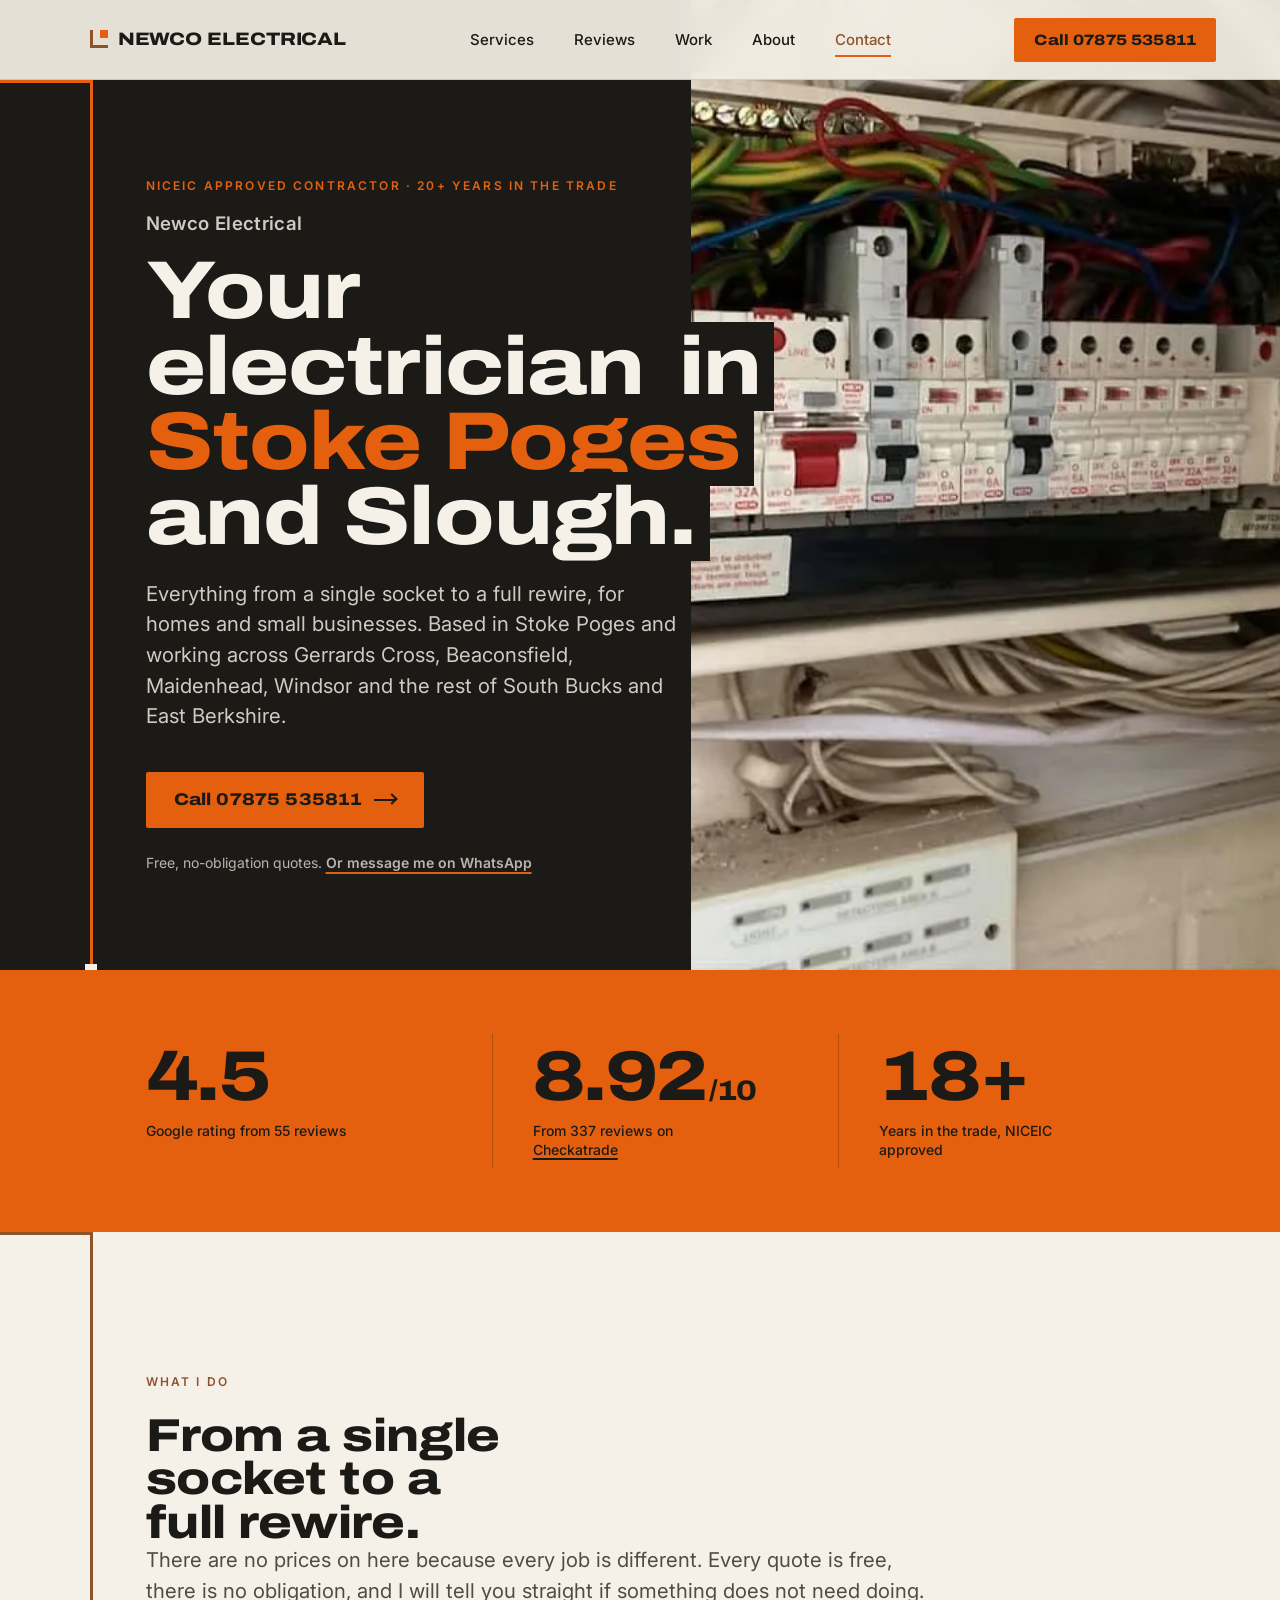
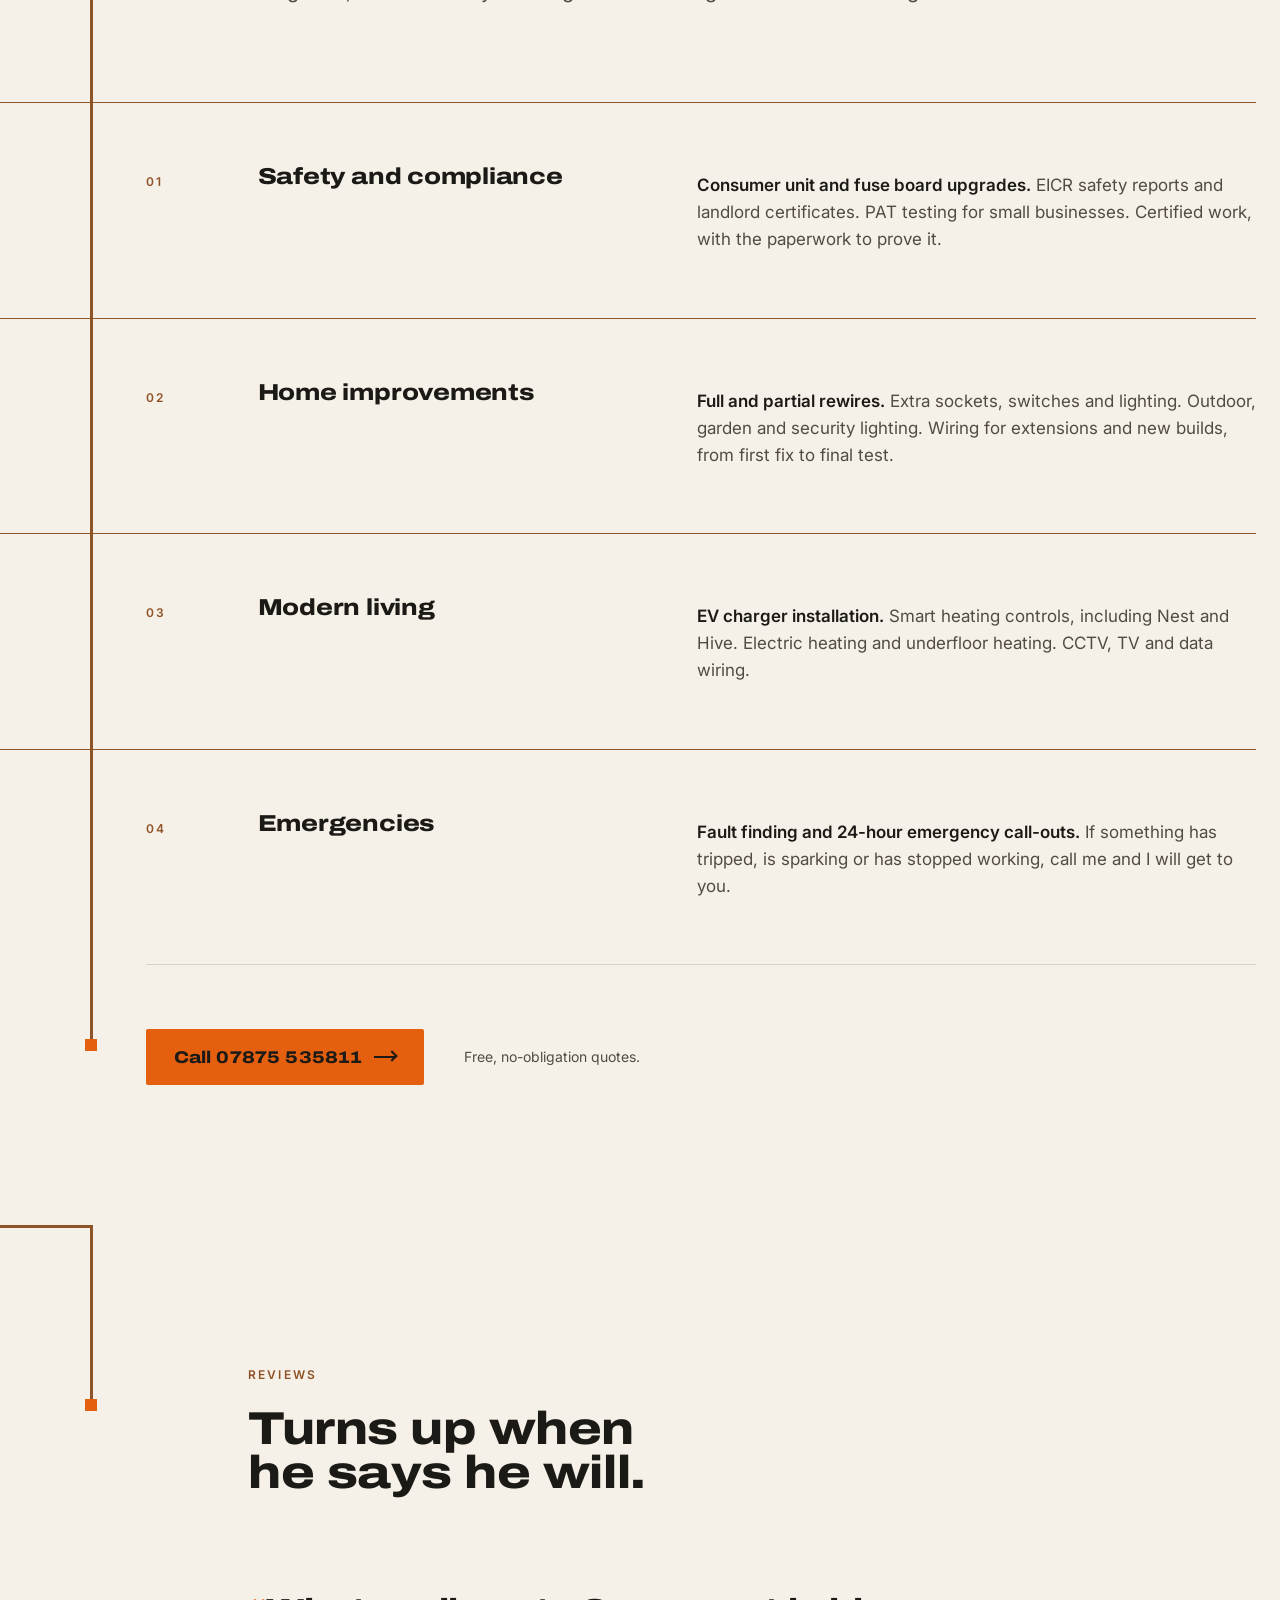
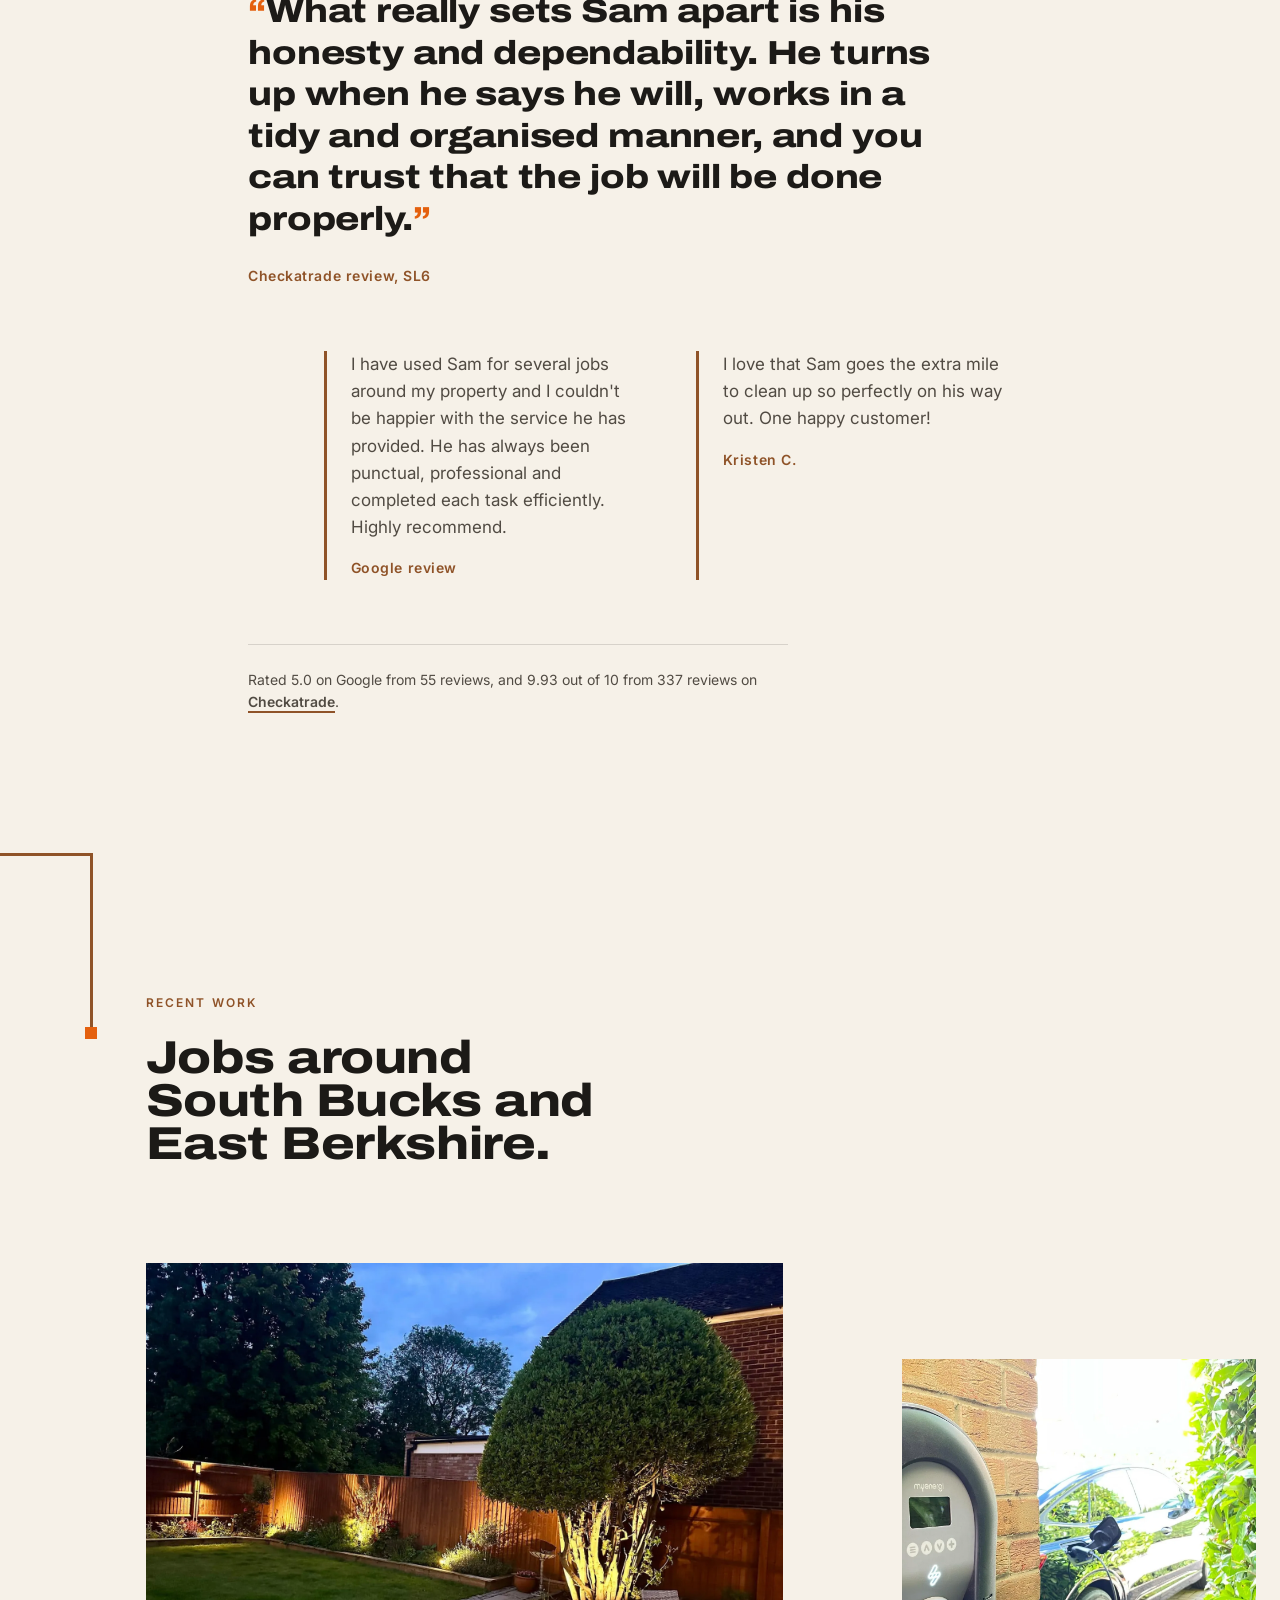
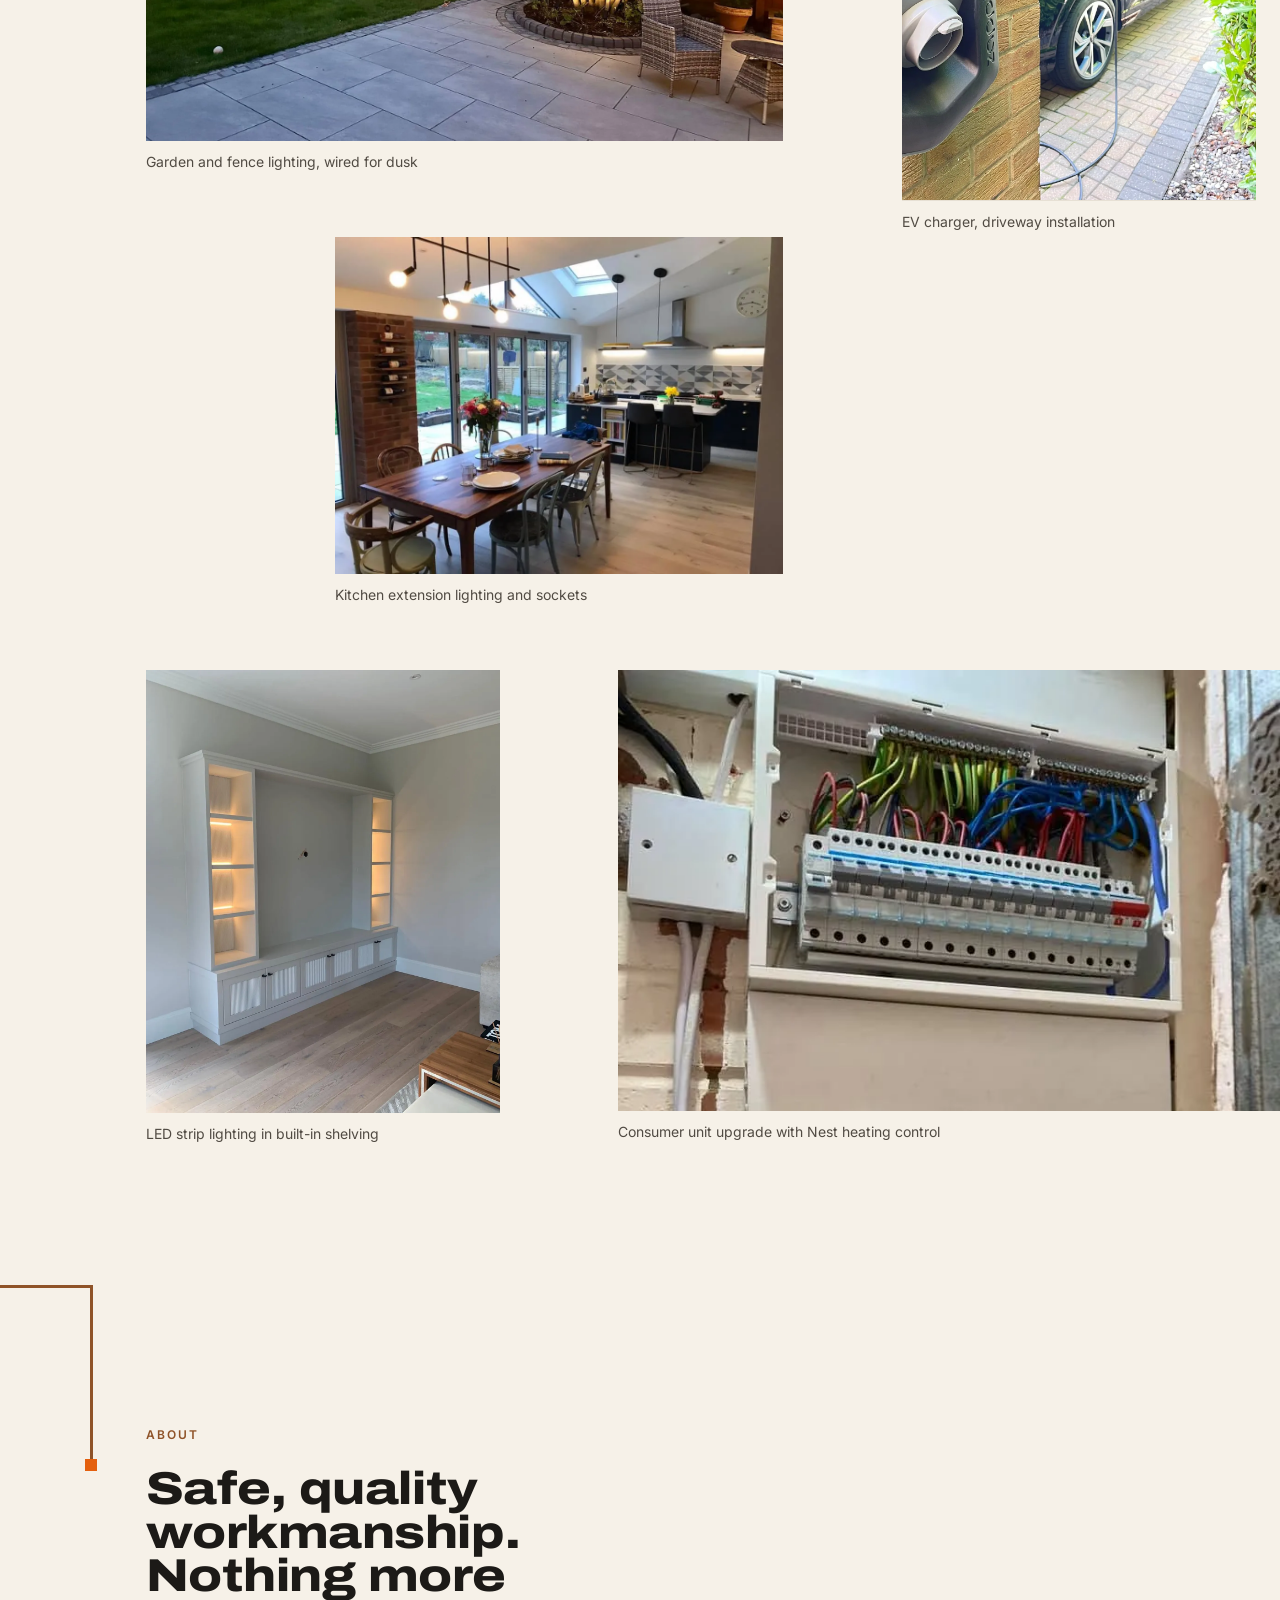
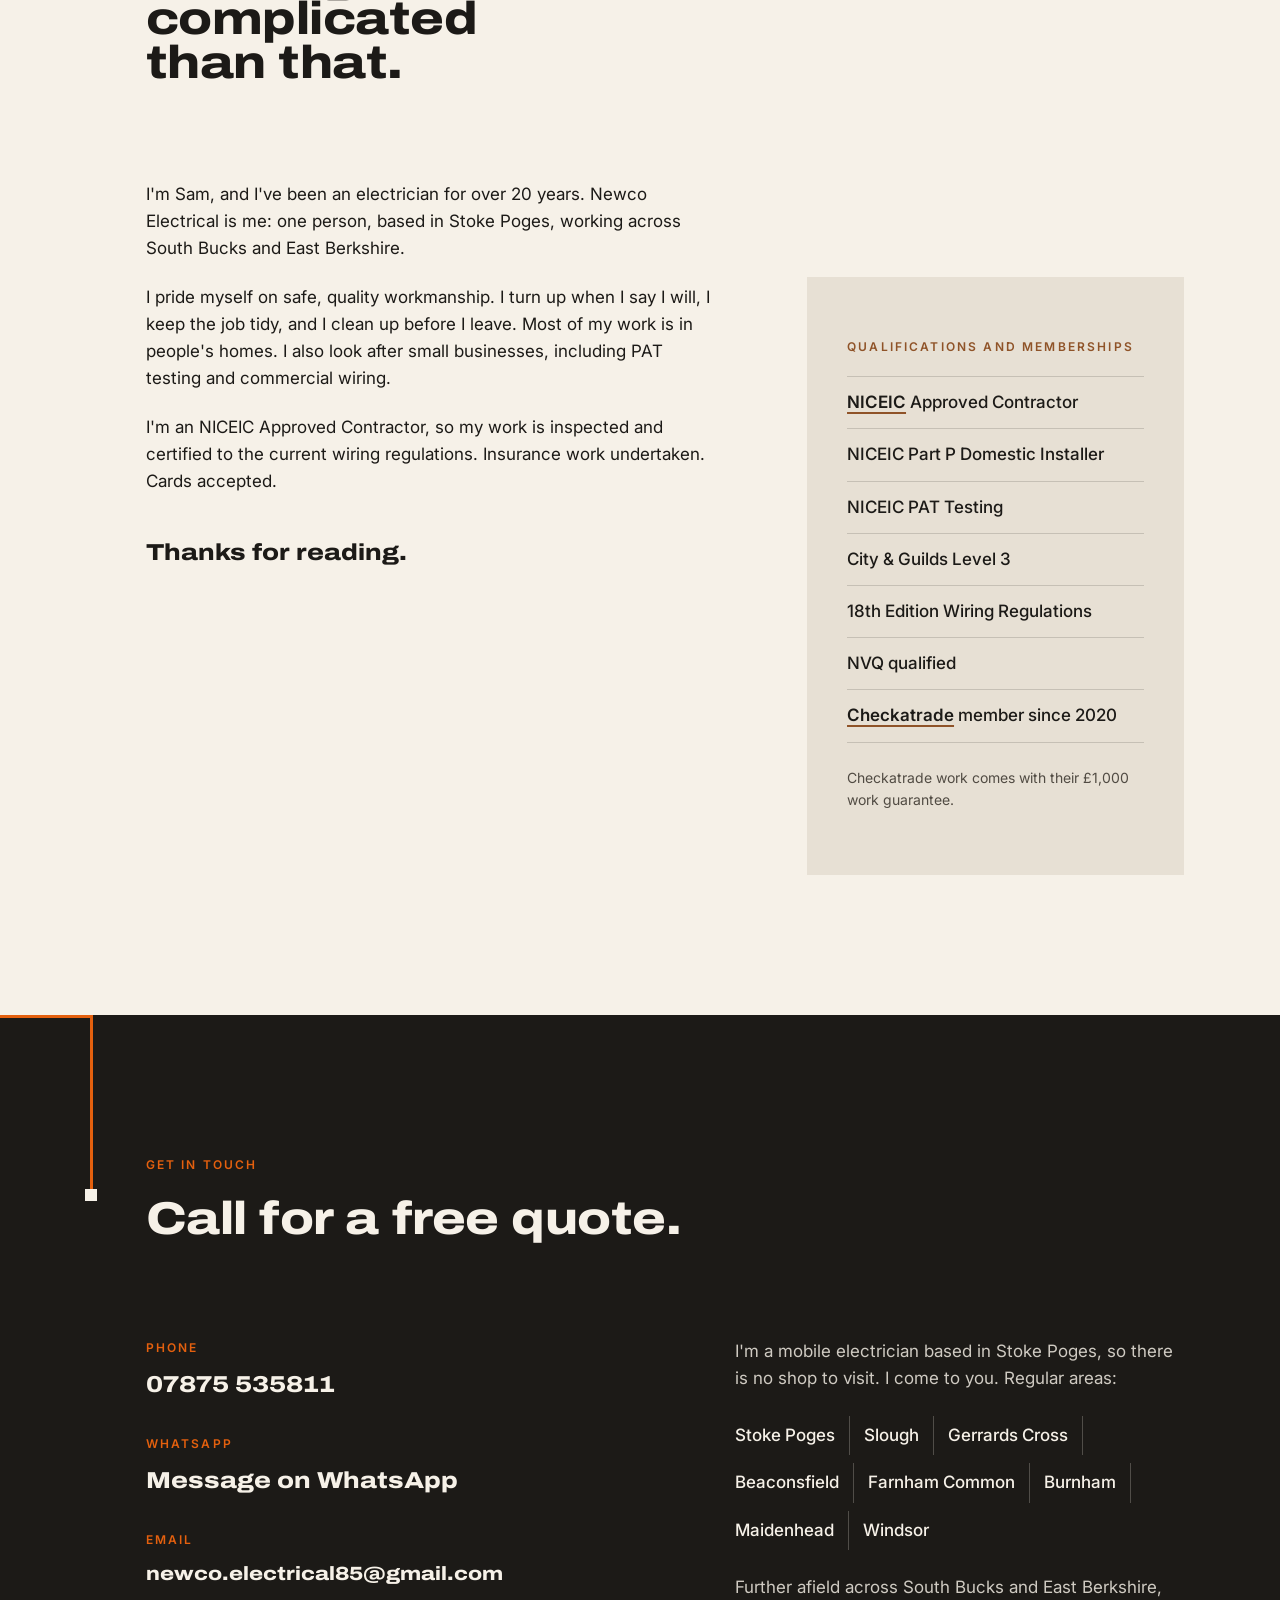
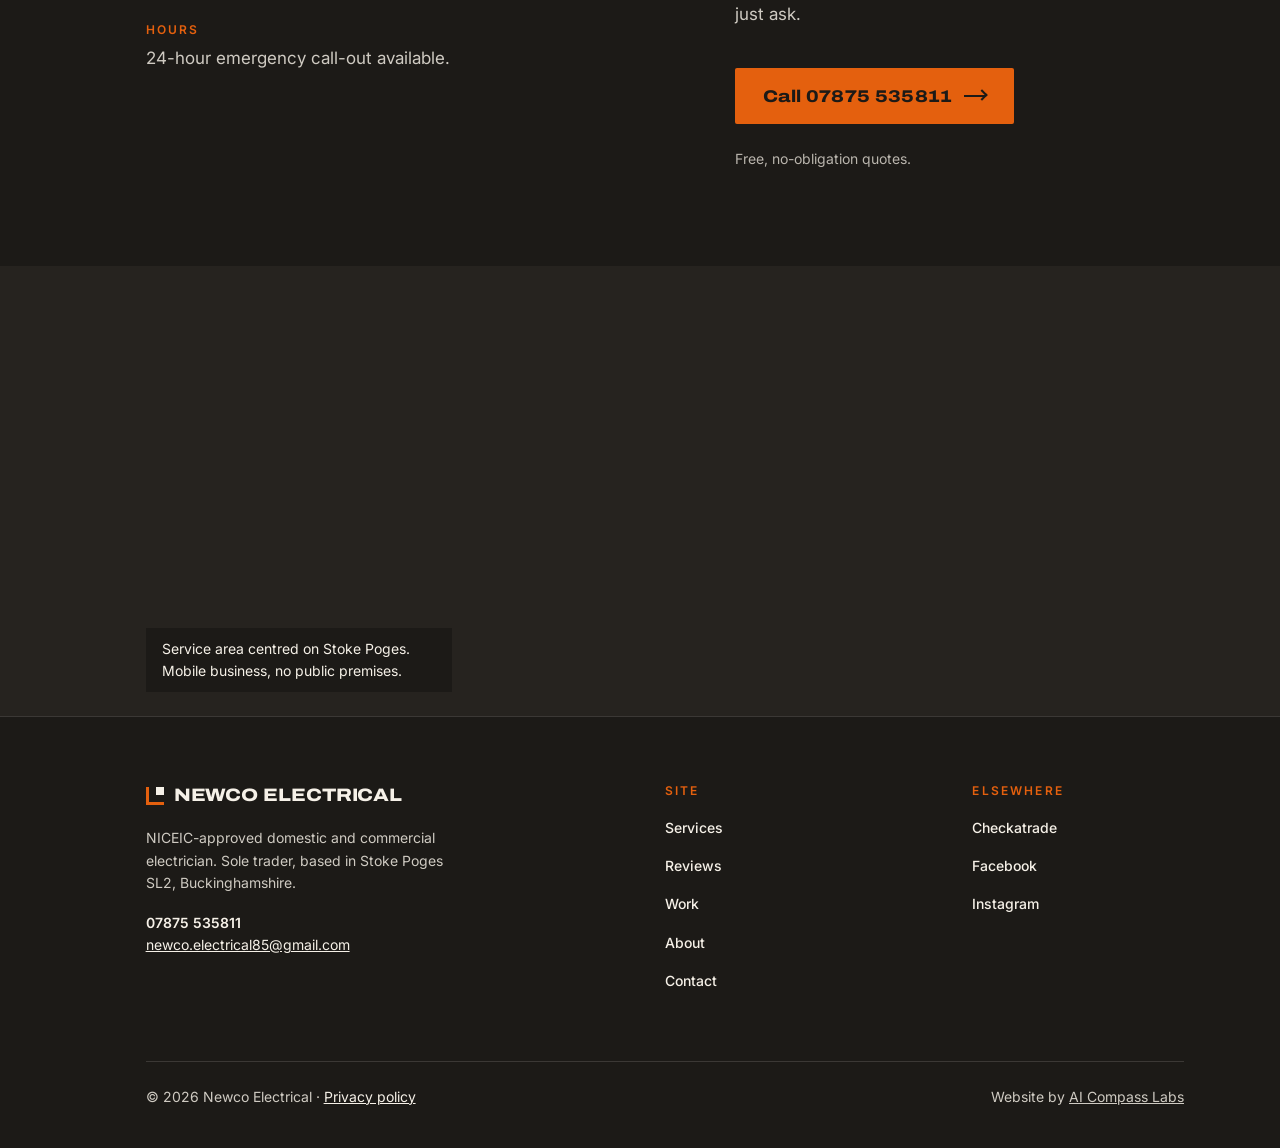
==== commit cbf7fa67: "Make the logo scroll to the top and slow the trust-strip count-up The wordmark linked to the fixed h" ====
--- a/index.html
+++ b/index.html
@@ -93,8 +93,8 @@
 <body>
   <a class="skip-link" href="#main">Skip to content</a>
 
-  <header class="site-nav" id="top">
-    <a class="wordmark" href="#top" aria-label="Newco Electrical, back to top">
+  <header class="site-nav">
+    <a class="wordmark" href="#" aria-label="Newco Electrical, back to top">
       <span class="mark" aria-hidden="true"><i></i></span>
       Newco Electrical
     </a>
@@ -401,7 +401,7 @@
     <div class="section-inner">
       <div class="footer-grid">
         <div>
-          <a class="wordmark" href="#top">
+          <a class="wordmark" href="#">
             <span class="mark" aria-hidden="true"><i></i></span>
             Newco Electrical
           </a>
--- a/css/style.css
+++ b/css/style.css
@@ -886,7 +886,7 @@
 }
 .work-item:nth-child(1) { grid-column: 1 / 11; }
 .work-item:nth-child(1) .frame { aspect-ratio: 4 / 3; }
-.work-item:nth-child(2) { grid-column: 6 / 13; margin-top: calc(var(--s-4) * -1); }
+.work-item:nth-child(2) { grid-column: 6 / 13; }
 .work-item:nth-child(2) .frame { aspect-ratio: 4 / 5; }
 .work-item:nth-child(3) { grid-column: 1 / 8; }
 .work-item:nth-child(3) .frame { aspect-ratio: 4 / 3; }
@@ -900,7 +900,7 @@
   .work-item:nth-child(2) { grid-column: 9 / 13; grid-row: 1 / 3; margin-top: var(--s-6); }
   .work-item:nth-child(2) .frame { aspect-ratio: 4 / 5; }
   .work-item:nth-child(3) { grid-column: 3 / 8; grid-row: 2; }
-  .work-item:nth-child(4) { grid-column: 1 / 5; grid-row: 3; margin-top: calc(var(--s-5) * -1); }
+  .work-item:nth-child(4) { grid-column: 1 / 5; grid-row: 3; }
   .work-item:nth-child(4) .frame { aspect-ratio: 4 / 5; }
   .work-item:nth-child(5) { grid-column: 6 / 13; grid-row: 3; margin-right: calc(var(--s-3) * -1); } /* bleeds to the viewport edge */
   .work-item:nth-child(5) .frame { aspect-ratio: 3 / 2; }
